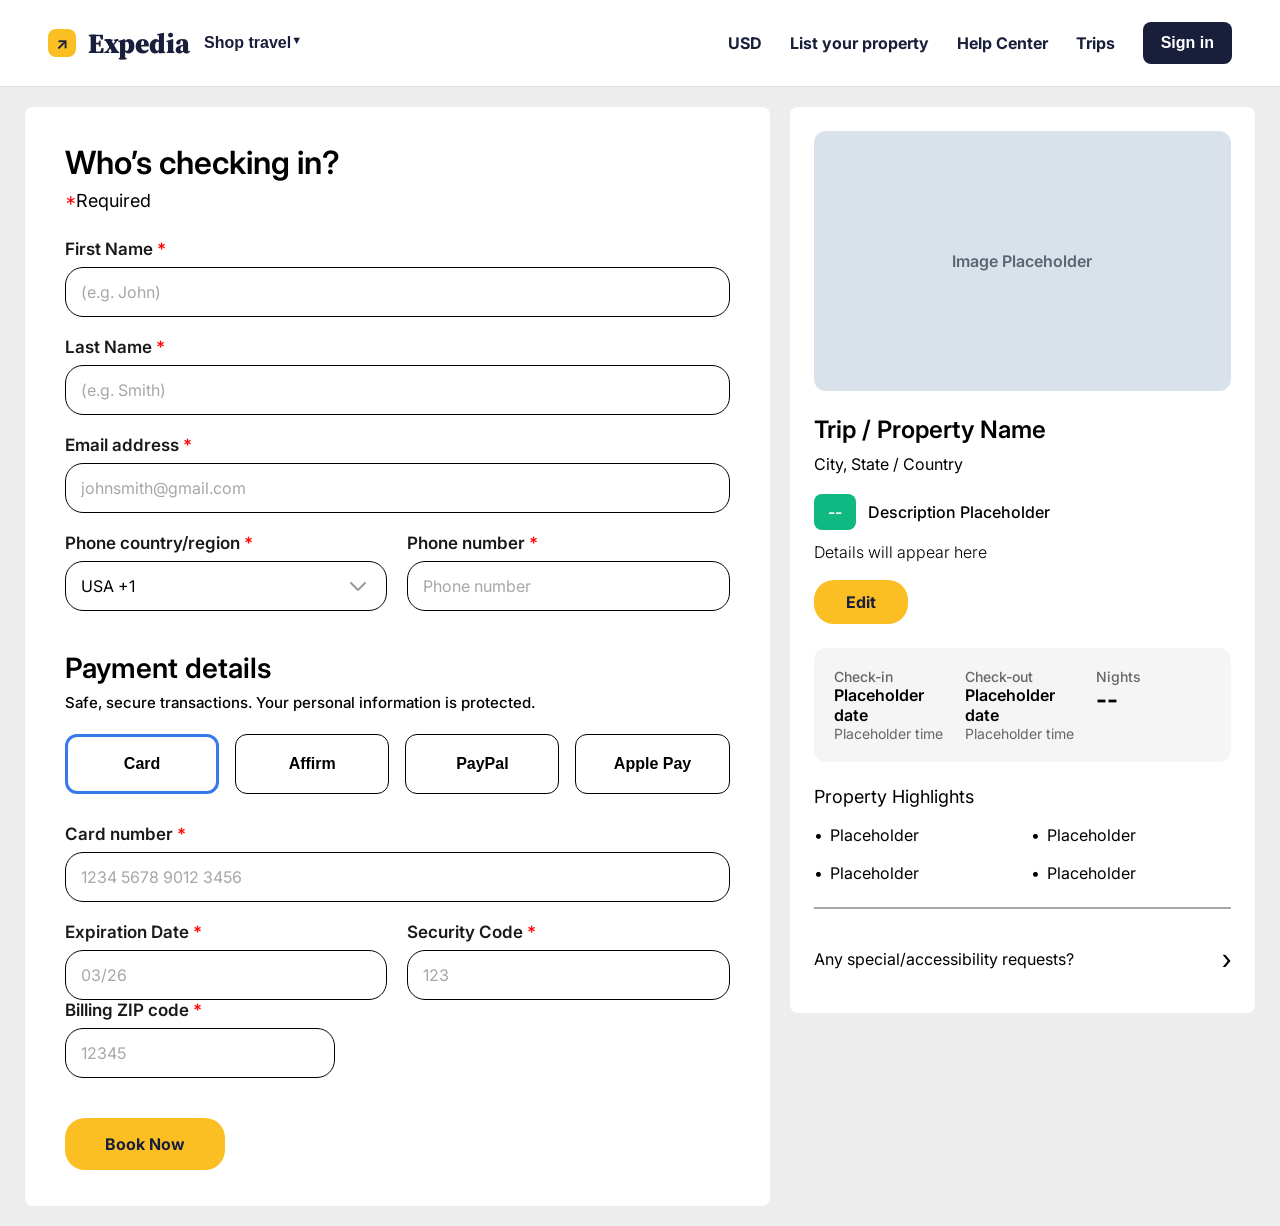
==== CheckoutPage/index.html @ bf95ffbe "finalize sign in behavior and checkout placeholder layout" ====
<!DOCTYPE html>
<html lang="en">
<head>
  <!-- Basic page setup -->
  <meta charset="UTF-8" />
  <meta name="viewport" content="width=device-width, initial-scale=1.0" />

  <!-- Browser tab title -->
  <title>Expedia Checkout</title>

  <!-- Page stylesheet -->
  <link rel="stylesheet" href="style.css" />

  <!-- Google fonts used across the site -->
  <link rel="preconnect" href="https://fonts.googleapis.com" />
  <link rel="preconnect" href="https://fonts.gstatic.com" crossorigin />
  <link
    href="https://fonts.googleapis.com/css2?family=Inter:wght@300;400;500;600;700;900&family=Source+Serif+4:wght@900&display=swap"
    rel="stylesheet"
  />
</head>
<body>
  <div class="page">

    <div class="mobile-menu-overlay" id="mobileMenuOverlay"></div>

    <div id="errorBanner" class="error-banner hidden">
      To continue, please correct the errors below.
    </div>

    <div id="successModal" class="success-modal hidden" aria-hidden="true">
      <div class="success-modal-content">
        <button class="success-close-button" id="closeSuccessModal" type="button" aria-label="Close booking confirmation">✕</button>

        <h2>Your Trip Has Been Booked!</h2>

        <div class="success-checkmark">
          <svg viewBox="0 0 52 52" aria-hidden="true">
            <circle cx="26" cy="26" r="25" fill="none" stroke="#10b981" stroke-width="2"></circle>
            <path
              d="M14 27l8 8 16-16"
              fill="none"
              stroke="#10b981"
              stroke-width="4"
              stroke-linecap="round"
              stroke-linejoin="round"
            ></path>
          </svg>
        </div>
      </div>
    </div>

    <header class="navbar">
      <div class="navbar-left">
        <a href="../Homepage/index.html" class="logo-link">
          <div class="logo-box">↗</div>
          <h1 class="logo-text">Expedia</h1>
        </a>

        <button class="nav-link dropdown-button desktop-only" type="button">Shop travel</button>
      </div>

      <button
        class="hamburger-button mobile-only"
        id="hamburgerButton"
        aria-label="Open navigation menu"
        type="button"
      >
        ☰
      </button>

      <nav class="navbar-right desktop-nav">
        <a href="#" class="nav-link">USD</a>
        <a href="#" class="nav-link">List your property</a>
        <a href="../HelpCenter/index.html" class="nav-link">Help Center</a>
        <a href="../Trips/index.html" class="nav-link">Trips</a>
        <button class="sign-in-button" id="desktopSignInButton" type="button">Sign in</button>
      </nav>

      <nav class="mobile-nav" id="mobileNav">
        <a href="../Homepage/index.html" class="nav-link">Homepage</a>
        <a href="../SearchResults/index.html" class="nav-link">Search Results</a>
        <a href="../HelpCenter/index.html" class="nav-link">Help Center</a>
        <a href="../Trips/index.html" class="nav-link">Trips</a>
        <a href="#" class="nav-link">List your property</a>
        <a href="#" class="nav-link">USD</a>
        <button class="sign-in-button mobile-sign-in" id="mobileSignInButton" type="button">Sign in</button>
      </nav>
    </header>

    <main class="checkout-layout">
      <section class="left-panel">
        <div class="form-container">
          <h1 class="form-title">Who’s checking in?</h1>
          <p class="required-text"><span class="required-star">*</span>Required</p>

          <form id="checkoutForm">
            <div class="form-group">
              <label for="firstName">First Name <span class="required-star">*</span></label>
              <input
                type="text"
                id="firstName"
                name="firstName"
                placeholder="(e.g. John)"
                class="form-input"
              />
              <span class="error-message" id="firstNameError">Please enter a first name.</span>
            </div>

            <div class="form-group">
              <label for="lastName">Last Name <span class="required-star">*</span></label>
              <input
                type="text"
                id="lastName"
                name="lastName"
                placeholder="(e.g. Smith)"
                class="form-input"
              />
              <span class="error-message" id="lastNameError">Please enter a last name.</span>
            </div>

            <div class="form-group">
              <label for="email">Email address <span class="required-star">*</span></label>
              <input
                type="email"
                id="email"
                name="email"
                placeholder="johnsmith@gmail.com"
                class="form-input"
              />
              <span class="error-message" id="emailError">
                Please enter a valid email address.
              </span>
            </div>

            <div class="form-row">
              <div class="form-group form-group-half">
                <label for="phoneCountry">Phone country/region <span class="required-star">*</span></label>
                <select id="phoneCountry" name="phoneCountry" class="form-select">
                  <option value="USA +1">USA +1</option>
                  <option value="UK +44">UK +44</option>
                  <option value="CA +1">CA +1</option>
                </select>
              </div>

              <div class="form-group form-group-half">
                <label for="phoneNumber">Phone number <span class="required-star">*</span></label>
                <input
                  type="tel"
                  id="phoneNumber"
                  name="phoneNumber"
                  placeholder="Phone number"
                  class="form-input"
                />
                <span class="error-message" id="phoneNumberError">
                  Please enter a phone number.
                </span>
              </div>
            </div>

            <div class="payment-section">
              <h2 class="section-title">Payment details</h2>
              <p class="section-subtitle">
                Safe, secure transactions. Your personal information is protected.
              </p>

              <div class="payment-methods">
                <button type="button" class="payment-method selected" data-method="card">
                  <span class="payment-method-label">Card</span>
                </button>

                <button type="button" class="payment-method" data-method="affirm">
                  <span class="payment-method-label">Affirm</span>
                </button>

                <button type="button" class="payment-method" data-method="paypal">
                  <span class="payment-method-label">PayPal</span>
                </button>

                <button type="button" class="payment-method" data-method="applepay">
                  <span class="payment-method-label">Apple Pay</span>
                </button>
              </div>

              <div id="cardDetailsForm" class="card-details-form">
                <div class="form-group">
                  <label for="cardNumber">Card number <span class="required-star">*</span></label>
                  <input
                    type="text"
                    id="cardNumber"
                    name="cardNumber"
                    placeholder="1234 5678 9012 3456"
                    maxlength="19"
                    class="form-input"
                  />
                  <span class="error-message" id="cardNumberError">
                    Please enter a valid card number.
                  </span>
                </div>

                <div class="form-row">
                  <div class="form-group form-group-half">
                    <label for="expirationDate">Expiration Date <span class="required-star">*</span></label>
                    <input
                      type="text"
                      id="expirationDate"
                      name="expirationDate"
                      placeholder="03/26"
                      maxlength="5"
                      class="form-input"
                    />
                    <span class="error-message" id="expirationDateError">
                      Please enter a valid expiration date.
                    </span>
                  </div>

                  <div class="form-group form-group-half">
                    <label for="securityCode">Security Code <span class="required-star">*</span></label>
                    <input
                      type="text"
                      id="securityCode"
                      name="securityCode"
                      placeholder="123"
                      maxlength="4"
                      class="form-input"
                    />
                    <span class="error-message" id="securityCodeError">
                      Please enter a valid security code.
                    </span>
                  </div>
                </div>

                <div class="form-group">
                  <label for="billingZip">Billing ZIP code <span class="required-star">*</span></label>
                  <input
                    type="text"
                    id="billingZip"
                    name="billingZip"
                    placeholder="12345"
                    class="form-input form-input-small"
                  />
                  <span class="error-message" id="billingZipError">
                    Please enter a valid billing ZIP code.
                  </span>
                </div>
              </div>
            </div>

            <button type="submit" class="btn-book-now">Book Now</button>
          </form>
        </div>
      </section>

      <aside class="right-panel">
        <div class="booking-summary">
          <div class="hotel-image placeholder-image">
            <span class="placeholder-text">Image Placeholder</span>
          </div>

          <div class="hotel-info">
            <h2 class="hotel-name">Trip / Property Name</h2>
            <p class="hotel-address">City, State / Country</p>
          </div>

          <div class="hotel-rating">
            <div class="rating-badge">--</div>
            <span class="rating-text">Description Placeholder</span>
          </div>

          <div class="review-count">Details will appear here</div>

          <button class="btn-edit" type="button">Edit</button>

          <div class="check-details">
            <div class="check-in">
              <div class="check-label">Check-in</div>
              <div class="check-date">Placeholder date</div>
              <div class="check-time">Placeholder time</div>
            </div>

            <div class="check-out">
              <div class="check-label">Check-out</div>
              <div class="check-date">Placeholder date</div>
              <div class="check-time">Placeholder time</div>
            </div>

            <div class="nights">
              <div class="check-label">Nights</div>
              <div class="nights-count">--</div>
            </div>
          </div>

          <div class="property-highlights">
            <h3>Property Highlights</h3>
            <div class="highlights-grid">
              <div class="highlight-item">Placeholder</div>
              <div class="highlight-item">Placeholder</div>
              <div class="highlight-item">Placeholder</div>
              <div class="highlight-item">Placeholder</div>
            </div>
          </div>

          <div class="divider"></div>

          <div class="special-requests">
            <span>Any special/accessibility requests?</span>
            <span class="arrow-icon">›</span>
          </div>
        </div>
      </aside>
    </main>
  </div>

  <script src="script.js"></script>
</body>
</html>
---- CheckoutPage/style.css ----
/* =========================
   RESET
========================= */
* {
  margin: 0;
  padding: 0;
  box-sizing: border-box;
}

/* =========================
   BASE / MOBILE-FIRST
========================= */
body {
  font-family: 'Inter', sans-serif;
  background-color: #ededed;
  color: #000;
  min-height: 100vh;
  overflow-x: hidden;
}

.page {
  width: 100%;
  min-height: 100vh;
}

/* =========================
   NAVBAR
========================= */
.navbar {
  background-color: white;
  padding: 18px 16px;
  display: flex;
  justify-content: space-between;
  align-items: center;
  position: relative;
  border-bottom: 1px solid #d9e2ea;
  z-index: 20;
}

.navbar-left {
  display: flex;
  align-items: center;
  gap: 14px;
}

.logo-link {
  display: flex;
  align-items: center;
  gap: 12px;
  text-decoration: none;
}

.logo-box {
  width: 28px;
  height: 28px;
  border-radius: 8px;
  background-color: #fbbf23;
  color: #191e3b;
  display: flex;
  align-items: center;
  justify-content: center;
  font-weight: 700;
}

.logo-text {
  font-family: 'Source Serif 4', serif;
  font-size: 28px;
  font-weight: 900;
  color: #191e3b;
}

.nav-link {
  background: none;
  border: none;
  text-decoration: none;
  color: #191e3b;
  font-size: 16px;
  font-weight: 700;
  cursor: pointer;
}

.dropdown-button::after {
  content: " ▼";
  font-size: 11px;
}

.sign-in-button {
  background-color: #191e3b;
  color: white;
  border: none;
  border-radius: 8px;
  padding: 12px 18px;
  font-size: 16px;
  font-weight: 700;
  cursor: pointer;
}

.desktop-only,
.desktop-nav {
  display: none;
}

.mobile-only {
  display: inline-flex;
}

.hamburger-button {
  background: none;
  border: none;
  color: #191e3b;
  font-size: 28px;
  cursor: pointer;
}

.mobile-menu-overlay {
  position: fixed;
  inset: 0;
  background: rgba(0, 0, 0, 0.35);
  opacity: 0;
  visibility: hidden;
  pointer-events: none;
  transition: 0.2s ease;
  z-index: 90;
}

.mobile-menu-overlay.show {
  opacity: 1;
  visibility: visible;
  pointer-events: auto;
}

.mobile-nav {
  position: absolute;
  top: 100%;
  right: 16px;
  width: min(260px, 85vw);
  background: white;
  border-radius: 12px;
  padding: 16px;
  display: flex;
  flex-direction: column;
  gap: 14px;
  box-shadow: 0 12px 30px rgba(0, 0, 0, 0.15);
  opacity: 0;
  visibility: hidden;
  pointer-events: none;
  transform: translateY(8px);
  transition: 0.2s ease;
  z-index: 100;
}

.mobile-nav.show {
  opacity: 1;
  visibility: visible;
  pointer-events: auto;
  transform: translateY(0);
}

.mobile-sign-in {
  width: 100%;
}

/* =========================
   ERROR BANNER
========================= */
.error-banner {
  background-color: #dc2626;
  color: white;
  padding: 16px;
  font-size: 16px;
  font-weight: 500;
  position: sticky;
  top: 0;
  z-index: 30;
}

.hidden {
  display: none !important;
}

/* =========================
   SUCCESS MODAL
========================= */
.success-modal {
  position: fixed;
  inset: 0;
  background-color: rgba(0, 0, 0, 0.5);
  display: flex;
  align-items: center;
  justify-content: center;
  z-index: 2000;
  padding: 20px;
}

.success-modal-content {
  background: white;
  padding: 40px 24px;
  border-radius: 20px;
  text-align: center;
  width: min(800px, 100%);
  position: relative;
}

.success-close-button {
  position: absolute;
  top: 12px;
  right: 14px;
  background: none;
  border: none;
  font-size: 24px;
  line-height: 1;
  cursor: pointer;
  color: #191e3b;
}

.success-modal-content h2 {
  font-size: 32px;
  font-weight: 700;
  margin-bottom: 32px;
}

.success-checkmark {
  width: 120px;
  height: 120px;
  margin: 0 auto;
}

.success-checkmark svg {
  width: 100%;
  height: 100%;
}

/* =========================
   MAIN CONTENT
========================= */
.checkout-layout {
  display: grid;
  grid-template-columns: 1fr;
  gap: 20px;
  max-width: 1440px;
  margin: 0 auto;
  padding: 20px 16px;
}

/* =========================
   LEFT PANEL
========================= */
.left-panel {
  background-color: white;
  border-radius: 8px;
  overflow: hidden;
}

.form-container {
  padding: 28px 20px;
}

.form-title {
  font-size: 34px;
  font-weight: 600;
  color: #000;
  margin-bottom: 8px;
}

.required-text {
  font-size: 20px;
  color: #000;
  margin-bottom: 28px;
}

.required-star {
  color: #ff0a0a;
}

.payment-section {
  margin-top: 40px;
}

.section-title {
  font-size: 30px;
  font-weight: 600;
  color: #000;
  margin-bottom: 8px;
}

.section-subtitle {
  font-size: 16px;
  font-weight: 500;
  color: #000;
  margin-bottom: 24px;
}

/* =========================
   FORM ELEMENTS
========================= */
.form-group {
  margin-bottom: 20px;
  position: relative;
}

.form-group label {
  display: block;
  font-size: 17px;
  font-weight: 600;
  color: rgba(0, 0, 0, 0.9);
  margin-bottom: 8px;
}

.form-input,
.form-select {
  width: 100%;
  padding: 14px 15px;
  font-size: 16px;
  font-family: 'Inter', sans-serif;
  border: 1.2px solid #000;
  border-radius: 18px;
  background-color: white;
  transition: all 0.2s;
}

.form-input:focus,
.form-select:focus {
  outline: none;
  border-color: #3b82f6;
  box-shadow: 0 0 0 3px rgba(59, 130, 246, 0.1);
}

.form-input::placeholder {
  color: #a7a7a7;
}

.form-input.error,
.form-select.error {
  border-color: #ff0a0a;
  border-width: 2px;
}

.form-input-small {
  max-width: 270px;
}

.form-select {
  cursor: pointer;
  appearance: none;
  background-image: url("data:image/svg+xml,%3Csvg width='16' height='9' viewBox='0 0 16 9' fill='none' xmlns='http://www.w3.org/2000/svg'%3E%3Cpath d='M1 1l7 7 7-7' stroke='black' stroke-opacity='0.4' stroke-width='2' stroke-linecap='round'/%3E%3C/svg%3E");
  background-repeat: no-repeat;
  background-position: right 20px center;
  padding-right: 50px;
}

.form-row {
  display: grid;
  grid-template-columns: 1fr;
  gap: 20px;
}

.form-group-half {
  margin-bottom: 0;
}

.error-message {
  display: none;
  color: #ff0a0a;
  font-size: 14px;
  margin-top: 6px;
  font-weight: 400;
}

.form-input.error ~ .error-message,
.form-select.error ~ .error-message {
  display: block;
}

/* =========================
   PAYMENT METHODS
========================= */
.payment-methods {
  display: grid;
  grid-template-columns: repeat(2, 1fr);
  gap: 16px;
  margin-bottom: 30px;
}

.payment-method {
  border: 1px solid #000;
  border-radius: 12px;
  padding: 18px 12px;
  display: flex;
  align-items: center;
  justify-content: center;
  cursor: pointer;
  transition: all 0.2s;
  background: white;
}

.payment-method:hover {
  transform: translateY(-2px);
  box-shadow: 0 4px 12px rgba(0, 0, 0, 0.1);
}

.payment-method.selected {
  border-color: #367aea;
  border-width: 3px;
}

.payment-method-label {
  font-size: 16px;
  font-weight: 600;
  text-align: center;
}

/* =========================
   CARD DETAILS
========================= */
.card-details-form {
  margin-top: 24px;
}

/* =========================
   BOOK BUTTON
========================= */
.btn-book-now {
  background-color: #fbbf23;
  color: #191e3b;
  font-size: 16px;
  font-weight: 700;
  padding: 16px 40px;
  border: none;
  border-radius: 20px;
  cursor: pointer;
  font-family: 'Inter', sans-serif;
  margin-top: 20px;
}

.btn-book-now:hover {
  background-color: #f5b500;
}

/* =========================
   RIGHT PANEL
========================= */
.right-panel {
  background-color: white;
  border-radius: 8px;
  overflow: hidden;
}

.booking-summary {
  padding: 24px 20px;
}

.hotel-image {
  width: 100%;
  height: 260px;
  border-radius: 12px;
  overflow: hidden;
  margin-bottom: 24px;
}

.placeholder-image {
  background-color: #d9e2ea;
  display: flex;
  align-items: center;
  justify-content: center;
}

.placeholder-text {
  color: #5b6470;
  font-size: 16px;
  font-weight: 600;
}

.hotel-info {
  margin-bottom: 20px;
}

.hotel-name {
  font-size: 24px;
  font-weight: 600;
  color: #000;
  margin-bottom: 10px;
}

.hotel-address {
  font-size: 16px;
  color: #000;
}

.hotel-rating {
  display: flex;
  align-items: center;
  gap: 12px;
  margin-bottom: 12px;
}

.rating-badge {
  background-color: #10b981;
  color: white;
  font-size: 16px;
  font-weight: 600;
  padding: 8px 14px;
  border-radius: 8px;
}

.rating-text {
  font-size: 16px;
  font-weight: 500;
}

.review-count {
  font-size: 16px;
  font-weight: 300;
  color: #000;
  margin-bottom: 18px;
}

.btn-edit {
  background-color: #fbbf23;
  color: #191e3b;
  font-size: 16px;
  font-weight: 700;
  padding: 12px 32px;
  border: none;
  border-radius: 20px;
  cursor: pointer;
  font-family: 'Inter', sans-serif;
  margin-bottom: 24px;
}

.btn-edit:hover {
  background-color: #f5b500;
}

.check-details {
  display: grid;
  grid-template-columns: 1fr;
  gap: 16px;
  padding: 20px;
  background-color: #f5f5f5;
  border-radius: 12px;
  margin-bottom: 24px;
}

.check-label {
  font-size: 14px;
  color: #666;
  font-weight: 500;
}

.check-date {
  font-size: 16px;
  font-weight: 600;
  color: #000;
}

.check-time {
  font-size: 14px;
  color: #666;
}

.nights-count {
  font-size: 24px;
  font-weight: 700;
  color: #000;
}

.property-highlights {
  margin-bottom: 24px;
}

.property-highlights h3 {
  font-size: 18px;
  font-weight: 400;
  color: #000;
  margin-bottom: 18px;
}

.highlights-grid {
  display: grid;
  grid-template-columns: 1fr 1fr;
  gap: 18px;
}

.highlight-item {
  font-size: 16px;
  color: #000;
  padding-left: 16px;
  position: relative;
}

.highlight-item::before {
  content: "•";
  position: absolute;
  left: 0;
  color: #000;
}

.divider {
  height: 2px;
  background-color: #a7a7a7;
  margin: 24px 0;
}

.special-requests {
  display: flex;
  align-items: center;
  justify-content: space-between;
  font-size: 16px;
  color: #000;
  cursor: pointer;
  padding: 12px 0;
}

.arrow-icon {
  font-size: 28px;
  line-height: 1;
}

/* =========================
   TABLET
========================= */
@media (min-width: 700px) {
  .form-row {
    grid-template-columns: 1fr 1fr;
  }

  .payment-methods {
    grid-template-columns: repeat(4, 1fr);
  }

  .check-details {
    grid-template-columns: 1fr 1fr 1fr;
  }
}

/* =========================
   DESKTOP
========================= */
@media (min-width: 1100px) {
  .mobile-only,
  .mobile-nav,
  .mobile-menu-overlay {
    display: none;
  }

  .desktop-only,
  .desktop-nav {
    display: flex;
  }

  .navbar {
    padding: 22px 48px;
  }

  .navbar-right {
    display: flex;
    align-items: center;
    gap: 28px;
  }

  .checkout-layout {
    grid-template-columns: minmax(0, 1.6fr) minmax(320px, 1fr);
    gap: 20px;
    padding: 20px 25px;
    align-items: start;
  }

  .form-container {
    padding: 36px 40px;
  }

  .form-title {
    font-size: 32px;
  }

  .required-text {
    font-size: 18px;
    margin-bottom: 28px;
  }

  .payment-section {
    margin-top: 40px;
  }

  .section-title {
    font-size: 28px;
  }

  .section-subtitle {
    font-size: 15px;
    margin-bottom: 22px;
  }

  .booking-summary {
    padding: 24px 24px 28px;
  }

  .hotel-image {
    height: 260px;
    margin-bottom: 24px;
  }

  .btn-edit {
    float: none;
  }
}
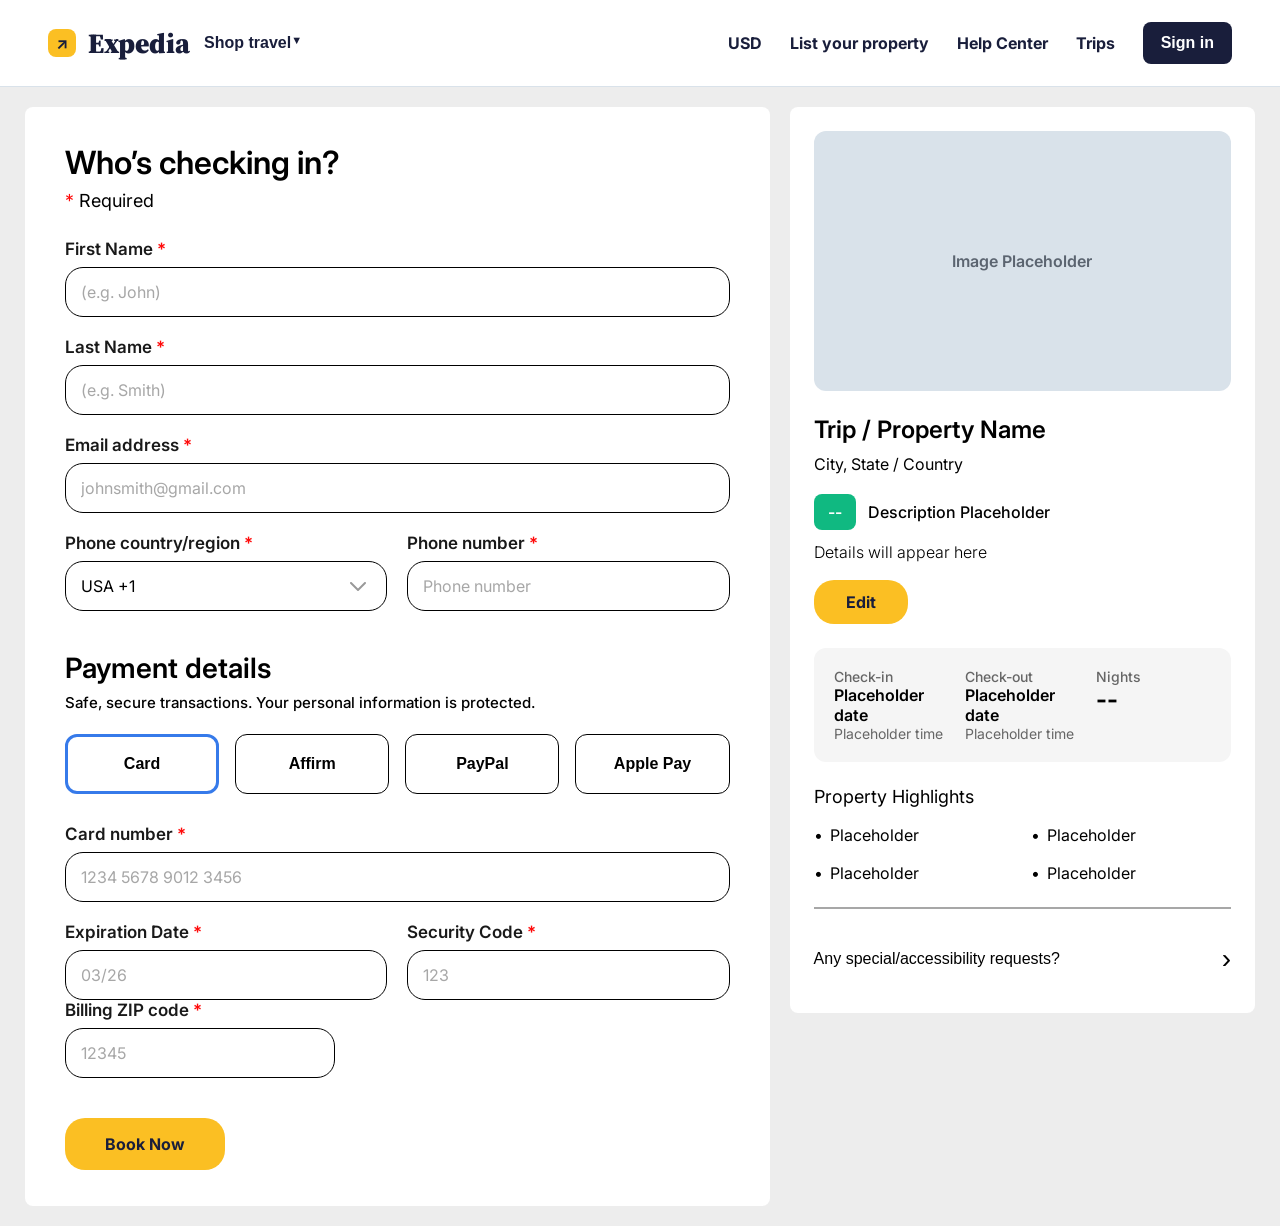
==== commit eac24afe: "implement final changes" ====
--- a/CheckoutPage/index.html
+++ b/CheckoutPage/index.html
@@ -22,18 +22,30 @@
 <body>
   <div class="page">
 
+    <!-- Dark background overlay shown when the mobile menu is open -->
     <div class="mobile-menu-overlay" id="mobileMenuOverlay"></div>
 
-    <div id="errorBanner" class="error-banner hidden">
+    <!-- Error banner shown when form validation fails -->
+    <div id="errorBanner" class="error-banner hidden" aria-live="polite">
       To continue, please correct the errors below.
     </div>
 
-    <div id="successModal" class="success-modal hidden" aria-hidden="true">
+    <!-- Success modal shown after a valid booking form submission -->
+    <div id="successModal" class="success-modal hidden" aria-hidden="true" role="dialog" aria-modal="true" aria-labelledby="successModalTitle">
       <div class="success-modal-content">
-        <button class="success-close-button" id="closeSuccessModal" type="button" aria-label="Close booking confirmation">✕</button>
-
-        <h2>Your Trip Has Been Booked!</h2>
-
+        <!-- Button to close the success modal -->
+        <button
+          class="success-close-button"
+          id="closeSuccessModal"
+          type="button"
+          aria-label="Close booking confirmation"
+        >
+          ✕
+        </button>
+
+        <h2 id="successModalTitle">Your Trip Has Been Booked!</h2>
+
+        <!-- Decorative checkmark graphic -->
         <div class="success-checkmark">
           <svg viewBox="0 0 52 52" aria-hidden="true">
             <circle cx="26" cy="26" r="25" fill="none" stroke="#10b981" stroke-width="2"></circle>
@@ -50,26 +62,35 @@
       </div>
     </div>
 
+    <!-- Site navigation -->
     <header class="navbar">
       <div class="navbar-left">
+        <!-- Logo / home link -->
         <a href="../Homepage/index.html" class="logo-link">
           <div class="logo-box">↗</div>
           <h1 class="logo-text">Expedia</h1>
         </a>
 
-        <button class="nav-link dropdown-button desktop-only" type="button">Shop travel</button>
+        <!-- Desktop-only button -->
+        <button class="nav-link dropdown-button desktop-only" type="button">
+          Shop travel
+        </button>
       </div>
 
+      <!-- Mobile hamburger button -->
       <button
         class="hamburger-button mobile-only"
         id="hamburgerButton"
         aria-label="Open navigation menu"
+        aria-expanded="false"
+        aria-controls="mobileNav"
         type="button"
       >
         ☰
       </button>
 
-      <nav class="navbar-right desktop-nav">
+      <!-- Desktop navigation -->
+      <nav class="navbar-right desktop-nav" aria-label="Desktop navigation">
         <a href="#" class="nav-link">USD</a>
         <a href="#" class="nav-link">List your property</a>
         <a href="../HelpCenter/index.html" class="nav-link">Help Center</a>
@@ -77,24 +98,31 @@
         <button class="sign-in-button" id="desktopSignInButton" type="button">Sign in</button>
       </nav>
 
-      <nav class="mobile-nav" id="mobileNav">
+      <!-- Mobile dropdown navigation -->
+      <nav class="mobile-nav" id="mobileNav" aria-label="Mobile navigation">
         <a href="../Homepage/index.html" class="nav-link">Homepage</a>
         <a href="../SearchResults/index.html" class="nav-link">Search Results</a>
         <a href="../HelpCenter/index.html" class="nav-link">Help Center</a>
         <a href="../Trips/index.html" class="nav-link">Trips</a>
         <a href="#" class="nav-link">List your property</a>
         <a href="#" class="nav-link">USD</a>
-        <button class="sign-in-button mobile-sign-in" id="mobileSignInButton" type="button">Sign in</button>
+        <button class="sign-in-button mobile-sign-in" id="mobileSignInButton" type="button">
+          Sign in
+        </button>
       </nav>
     </header>
 
+    <!-- Main checkout layout -->
     <main class="checkout-layout">
+      <!-- Left side: form -->
       <section class="left-panel">
         <div class="form-container">
           <h1 class="form-title">Who’s checking in?</h1>
-          <p class="required-text"><span class="required-star">*</span>Required</p>
-
-          <form id="checkoutForm">
+          <p class="required-text"><span class="required-star">*</span> Required</p>
+
+          <!-- Checkout form -->
+          <form id="checkoutForm" novalidate>
+            <!-- First name -->
             <div class="form-group">
               <label for="firstName">First Name <span class="required-star">*</span></label>
               <input
@@ -107,6 +135,7 @@
               <span class="error-message" id="firstNameError">Please enter a first name.</span>
             </div>
 
+            <!-- Last name -->
             <div class="form-group">
               <label for="lastName">Last Name <span class="required-star">*</span></label>
               <input
@@ -119,6 +148,7 @@
               <span class="error-message" id="lastNameError">Please enter a last name.</span>
             </div>
 
+            <!-- Email -->
             <div class="form-group">
               <label for="email">Email address <span class="required-star">*</span></label>
               <input
@@ -133,6 +163,7 @@
               </span>
             </div>
 
+            <!-- Phone row -->
             <div class="form-row">
               <div class="form-group form-group-half">
                 <label for="phoneCountry">Phone country/region <span class="required-star">*</span></label>
@@ -158,12 +189,14 @@
               </div>
             </div>
 
+            <!-- Payment section -->
             <div class="payment-section">
               <h2 class="section-title">Payment details</h2>
               <p class="section-subtitle">
                 Safe, secure transactions. Your personal information is protected.
               </p>
 
+              <!-- Payment method options -->
               <div class="payment-methods">
                 <button type="button" class="payment-method selected" data-method="card">
                   <span class="payment-method-label">Card</span>
@@ -182,6 +215,7 @@
                 </button>
               </div>
 
+              <!-- Card-only fields -->
               <div id="cardDetailsForm" class="card-details-form">
                 <div class="form-group">
                   <label for="cardNumber">Card number <span class="required-star">*</span></label>
@@ -246,11 +280,13 @@
               </div>
             </div>
 
+            <!-- Submit button -->
             <button type="submit" class="btn-book-now">Book Now</button>
           </form>
         </div>
       </section>
 
+      <!-- Right side: booking summary -->
       <aside class="right-panel">
         <div class="booking-summary">
           <div class="hotel-image placeholder-image">
@@ -302,15 +338,34 @@
 
           <div class="divider"></div>
 
-          <div class="special-requests">
+          <button class="special-requests" type="button">
             <span>Any special/accessibility requests?</span>
             <span class="arrow-icon">›</span>
-          </div>
+          </button>
         </div>
       </aside>
     </main>
   </div>
 
+  <!-- SIGN IN MODAL
+       IMPORTANT: this modal is above the script tag so JavaScript can find it correctly -->
+  <div id="signInModal" class="modal hidden" aria-hidden="true" role="dialog" aria-modal="true" aria-labelledby="signInModalTitle">
+    <div class="modal-content">
+      <!-- Close button -->
+      <button class="modal-close" id="closeSignInModal" type="button" aria-label="Close sign in modal">
+        ✕
+      </button>
+
+      <h2 id="signInModalTitle">Welcome Back</h2>
+      <p>Please sign in or create an account</p>
+
+      <!-- Modal action buttons -->
+      <button id="signInSubmit" class="modal-button primary" type="button">Sign In</button>
+      <button id="signUpSubmit" class="modal-button secondary" type="button">Sign Up</button>
+    </div>
+  </div>
+
+  <!-- Page JavaScript -->
   <script src="script.js"></script>
 </body>
 </html>
--- a/CheckoutPage/style.css
+++ b/CheckoutPage/style.css
@@ -1,15 +1,17 @@
-/* =========================
+/* =========================================================
    RESET
-========================= */
+   Removes default spacing and makes sizing consistent
+   ========================================================= */
 * {
   margin: 0;
   padding: 0;
   box-sizing: border-box;
 }
 
-/* =========================
+/* =========================================================
    BASE / MOBILE-FIRST
-========================= */
+   Core page styles used across all screen sizes
+   ========================================================= */
 body {
   font-family: 'Inter', sans-serif;
   background-color: #ededed;
@@ -23,9 +25,10 @@
   min-height: 100vh;
 }
 
-/* =========================
+/* =========================================================
    NAVBAR
-========================= */
+   Top navigation shared across the page
+   ========================================================= */
 .navbar {
   background-color: white;
   padding: 18px 16px;
@@ -93,6 +96,10 @@
   font-size: 16px;
   font-weight: 700;
   cursor: pointer;
+}
+
+.sign-in-button:hover {
+  opacity: 0.95;
 }
 
 .desktop-only,
@@ -160,9 +167,17 @@
   width: 100%;
 }
 
-/* =========================
+/* =========================================================
+   UTILITY / COMMON STATES
+   ========================================================= */
+.hidden {
+  display: none !important;
+}
+
+/* =========================================================
    ERROR BANNER
-========================= */
+   Top sticky warning shown when validation fails
+   ========================================================= */
 .error-banner {
   background-color: #dc2626;
   color: white;
@@ -174,13 +189,10 @@
   z-index: 30;
 }
 
-.hidden {
-  display: none !important;
-}
-
-/* =========================
+/* =========================================================
    SUCCESS MODAL
-========================= */
+   Booking confirmation overlay
+   ========================================================= */
 .success-modal {
   position: fixed;
   inset: 0;
@@ -230,9 +242,10 @@
   height: 100%;
 }
 
-/* =========================
-   MAIN CONTENT
-========================= */
+/* =========================================================
+   MAIN LAYOUT
+   Main two-column checkout layout
+   ========================================================= */
 .checkout-layout {
   display: grid;
   grid-template-columns: 1fr;
@@ -242,9 +255,10 @@
   padding: 20px 16px;
 }
 
-/* =========================
+/* =========================================================
    LEFT PANEL
-========================= */
+   Form section
+   ========================================================= */
 .left-panel {
   background-color: white;
   border-radius: 8px;
@@ -290,9 +304,10 @@
   margin-bottom: 24px;
 }
 
-/* =========================
+/* =========================================================
    FORM ELEMENTS
-========================= */
+   Inputs, labels, errors, and layout
+   ========================================================= */
 .form-group {
   margin-bottom: 20px;
   position: relative;
@@ -366,14 +381,16 @@
   font-weight: 400;
 }
 
+/* Show error text when field is marked invalid */
 .form-input.error ~ .error-message,
 .form-select.error ~ .error-message {
   display: block;
 }
 
-/* =========================
+/* =========================================================
    PAYMENT METHODS
-========================= */
+   Button group for choosing payment type
+   ========================================================= */
 .payment-methods {
   display: grid;
   grid-template-columns: repeat(2, 1fr);
@@ -409,16 +426,18 @@
   text-align: center;
 }
 
-/* =========================
+/* =========================================================
    CARD DETAILS
-========================= */
+   Container for card fields only
+   ========================================================= */
 .card-details-form {
   margin-top: 24px;
 }
 
-/* =========================
+/* =========================================================
    BOOK BUTTON
-========================= */
+   Main submit action
+   ========================================================= */
 .btn-book-now {
   background-color: #fbbf23;
   color: #191e3b;
@@ -436,9 +455,10 @@
   background-color: #f5b500;
 }
 
-/* =========================
+/* =========================================================
    RIGHT PANEL
-========================= */
+   Booking summary card
+   ========================================================= */
 .right-panel {
   background-color: white;
   border-radius: 8px;
@@ -602,9 +622,13 @@
 }
 
 .special-requests {
+  width: 100%;
+  background: none;
+  border: none;
   display: flex;
   align-items: center;
   justify-content: space-between;
+  text-align: left;
   font-size: 16px;
   color: #000;
   cursor: pointer;
@@ -616,9 +640,74 @@
   line-height: 1;
 }
 
-/* =========================
+/* =========================================================
+   SIGN IN MODAL
+   Shared modal styles for sign in / sign up prompt
+   ========================================================= */
+.modal {
+  position: fixed;
+  inset: 0;
+  background: rgba(0, 0, 0, 0.5);
+  display: flex;
+  align-items: center;
+  justify-content: center;
+  z-index: 2000;
+  padding: 20px;
+}
+
+.modal-content {
+  background: white;
+  padding: 30px 24px;
+  border-radius: 16px;
+  width: min(400px, 90%);
+  text-align: center;
+  position: relative;
+}
+
+.modal-content h2 {
+  font-size: 24px;
+  margin-bottom: 10px;
+}
+
+.modal-content p {
+  margin-bottom: 20px;
+  color: #555;
+}
+
+.modal-button {
+  width: 100%;
+  padding: 14px;
+  margin-top: 10px;
+  border-radius: 10px;
+  border: none;
+  font-weight: 700;
+  cursor: pointer;
+}
+
+.modal-button.primary {
+  background: #191e3b;
+  color: white;
+}
+
+.modal-button.secondary {
+  background: #fbbf23;
+  color: #191e3b;
+}
+
+.modal-close {
+  position: absolute;
+  top: 10px;
+  right: 14px;
+  font-size: 20px;
+  border: none;
+  background: none;
+  cursor: pointer;
+}
+
+/* =========================================================
    TABLET
-========================= */
+   Small layout improvements for medium screens
+   ========================================================= */
 @media (min-width: 700px) {
   .form-row {
     grid-template-columns: 1fr 1fr;
@@ -633,9 +722,10 @@
   }
 }
 
-/* =========================
+/* =========================================================
    DESKTOP
-========================= */
+   Desktop navigation and two-column layout
+   ========================================================= */
 @media (min-width: 1100px) {
   .mobile-only,
   .mobile-nav,
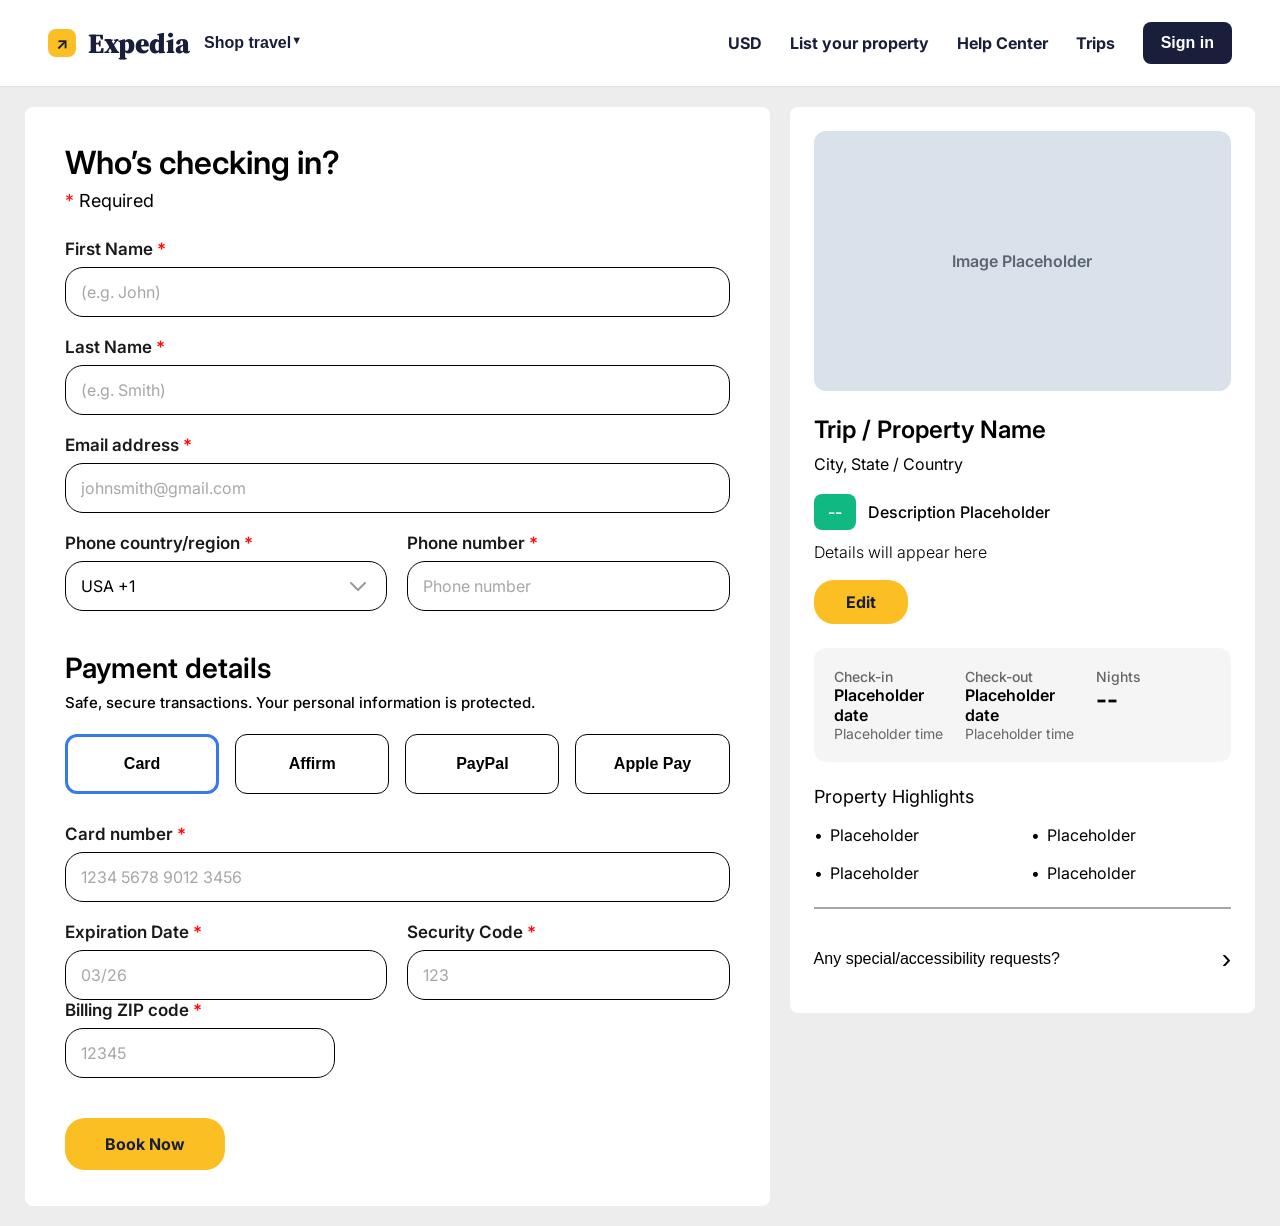
==== commit b1c44ae6: "feat: live search, currency switcher, suggestions, states, and shared UI" ====
--- a/CheckoutPage/index.html
+++ b/CheckoutPage/index.html
@@ -10,6 +10,9 @@
 
   <!-- Page stylesheet -->
   <link rel="stylesheet" href="style.css" />
+
+  <!-- Shared styles used for search suggestions, empty states, and toast messages -->
+  <link rel="stylesheet" href="../shared/common.css" />
 
   <!-- Google fonts used across the site -->
   <link rel="preconnect" href="https://fonts.googleapis.com" />
@@ -281,7 +284,10 @@
             </div>
 
             <!-- Submit button -->
-            <button type="submit" class="btn-book-now">Book Now</button>
+            <button type="submit" class="btn-book-now" id="checkoutSubmitButton">
+              <span id="checkoutButtonText">Book Now</span>
+              <span id="checkoutSpinner" class="spinner hidden"></span>
+            </button>
           </form>
         </div>
       </section>
@@ -347,8 +353,7 @@
     </main>
   </div>
 
-  <!-- SIGN IN MODAL
-       IMPORTANT: this modal is above the script tag so JavaScript can find it correctly -->
+  <!-- SIGN IN MODAL -->
   <div id="signInModal" class="modal hidden" aria-hidden="true" role="dialog" aria-modal="true" aria-labelledby="signInModalTitle">
     <div class="modal-content">
       <!-- Close button -->
@@ -365,6 +370,9 @@
     </div>
   </div>
 
+  <!-- Shared JavaScript used across every page -->
+  <script src="../shared/common.js"></script>
+
   <!-- Page JavaScript -->
   <script src="script.js"></script>
 </body>
--- a/CheckoutPage/style.css
+++ b/CheckoutPage/style.css
@@ -35,9 +35,10 @@
   display: flex;
   justify-content: space-between;
   align-items: center;
-  position: relative;
+  position: sticky;
+  top: 0;
   border-bottom: 1px solid #d9e2ea;
-  z-index: 20;
+  z-index: 200;
 }
 
 .navbar-left {
@@ -120,14 +121,15 @@
 }
 
 .mobile-menu-overlay {
-  position: fixed;
+  position: sticky;
+  top: 0;
   inset: 0;
   background: rgba(0, 0, 0, 0.35);
   opacity: 0;
   visibility: hidden;
   pointer-events: none;
   transition: 0.2s ease;
-  z-index: 90;
+  z-index: 150;
 }
 
 .mobile-menu-overlay.show {
@@ -153,7 +155,7 @@
   pointer-events: none;
   transform: translateY(8px);
   transition: 0.2s ease;
-  z-index: 100;
+  z-index: 210;
 }
 
 .mobile-nav.show {
@@ -793,4 +795,64 @@
   .btn-edit {
     float: none;
   }
+}
+/* =========================================================
+   SPINNING LOADER
+   ========================================================= */
+.spinner {
+  width: 18px;
+  height: 18px;
+  border: 3px solid rgba(255, 255, 255, 0.6);
+  border-top-color: #191e3b;
+  border-radius: 50%;
+  animation: rotation 0.8s linear infinite;
+}
+
+@keyframes rotation {
+  0% {
+      transform: rotate(0deg);
+  }
+  100% {
+      transform: rotate(360deg);
+  }
+} 
+
+.btn-book-now {
+  display: inline-flex;
+  align-items: center;
+  justify-content: center;
+  gap: 10px;
+}
+
+#checkoutSpinner {
+  width: 18px;
+  height: 18px;
+  border-width: 3px;
+}
+
+/* =========================================================
+   NAVBAR FADE-IN 
+   ========================================================= */
+
+.navbar * {
+  opacity: 0;
+  transform: translateY(-8px);
+  animation: navFadeIn 1s ease forwards;
+}
+
+.navbar-left {
+  animation-delay: 0.2s;
+}
+
+.navbar-right > *:nth-child(1) { animation-delay: 0.4s; }
+.navbar-right > *:nth-child(2) { animation-delay: 0.6s; }
+.navbar-right > *:nth-child(3) { animation-delay: 0.8s; }
+.navbar-right > *:nth-child(4) { animation-delay: 1s; }
+.navbar-right > *:nth-child(5) { animation-delay: 1.2s; }
+
+@keyframes navFadeIn {
+  to {
+    opacity: 1;
+    transform: translateY(0);
+  }
 }
--- a/shared/common.css
+++ b/shared/common.css
@@ -0,0 +1,113 @@
+/* Shared styles for live search, no-results states, and small toast messages */
+.search-suggestions {
+  width: 100%;
+  margin-top: 0.75rem;
+  background: #ffffff;
+  border: 1px solid #d7deeb;
+  border-radius: 18px;
+  box-shadow: 0 12px 28px rgba(15, 23, 42, 0.08);
+  overflow: hidden;
+}
+
+.search-suggestion-list {
+  display: flex;
+  flex-direction: column;
+}
+
+.search-suggestion-button {
+  width: 100%;
+  border: 0;
+  background: transparent;
+  padding: 0.9rem 1rem;
+  text-align: left;
+  cursor: pointer;
+  display: flex;
+  flex-direction: column;
+  gap: 0.2rem;
+}
+
+.search-suggestion-button + .search-suggestion-button {
+  border-top: 1px solid #eef2f7;
+}
+
+.search-suggestion-button:hover,
+.search-suggestion-button:focus-visible {
+  background: #f5f8ff;
+  outline: none;
+}
+
+.search-suggestion-title {
+  font-weight: 700;
+  color: #0f172a;
+}
+
+.search-suggestion-meta {
+  font-size: 0.92rem;
+  color: #475569;
+}
+
+.search-results-status {
+  margin: 0.75rem 0 0;
+  color: #0f172a;
+  font-size: 0.95rem;
+  font-weight: 600;
+}
+
+.search-no-results {
+  margin-top: 1rem;
+  padding: 1.25rem;
+  border: 1px dashed #c2cddd;
+  border-radius: 18px;
+  background: #ffffff;
+}
+
+.search-no-results h3 {
+  margin: 0 0 0.35rem;
+  color: #0f172a;
+}
+
+.search-no-results p {
+  margin: 0;
+  color: #475569;
+}
+
+.search-ui-hidden {
+  display: none !important;
+}
+
+.visually-hidden {
+  position: absolute;
+  width: 1px;
+  height: 1px;
+  padding: 0;
+  margin: -1px;
+  overflow: hidden;
+  clip: rect(0, 0, 0, 0);
+  white-space: nowrap;
+  border: 0;
+}
+
+.app-toast {
+  position: fixed;
+  left: 50%;
+  bottom: 1.5rem;
+  transform: translate(-50%, 18px);
+  max-width: calc(100% - 2rem);
+  padding: 0.85rem 1.15rem;
+  border-radius: 999px;
+  background: #0f172a;
+  color: #ffffff;
+  font-size: 0.95rem;
+  font-weight: 600;
+  box-shadow: 0 18px 35px rgba(15, 23, 42, 0.24);
+  opacity: 0;
+  pointer-events: none;
+  transition: opacity 0.2s ease, transform 0.2s ease;
+  z-index: 9999;
+  text-align: center;
+}
+
+.app-toast.show {
+  opacity: 1;
+  transform: translate(-50%, 0);
+}
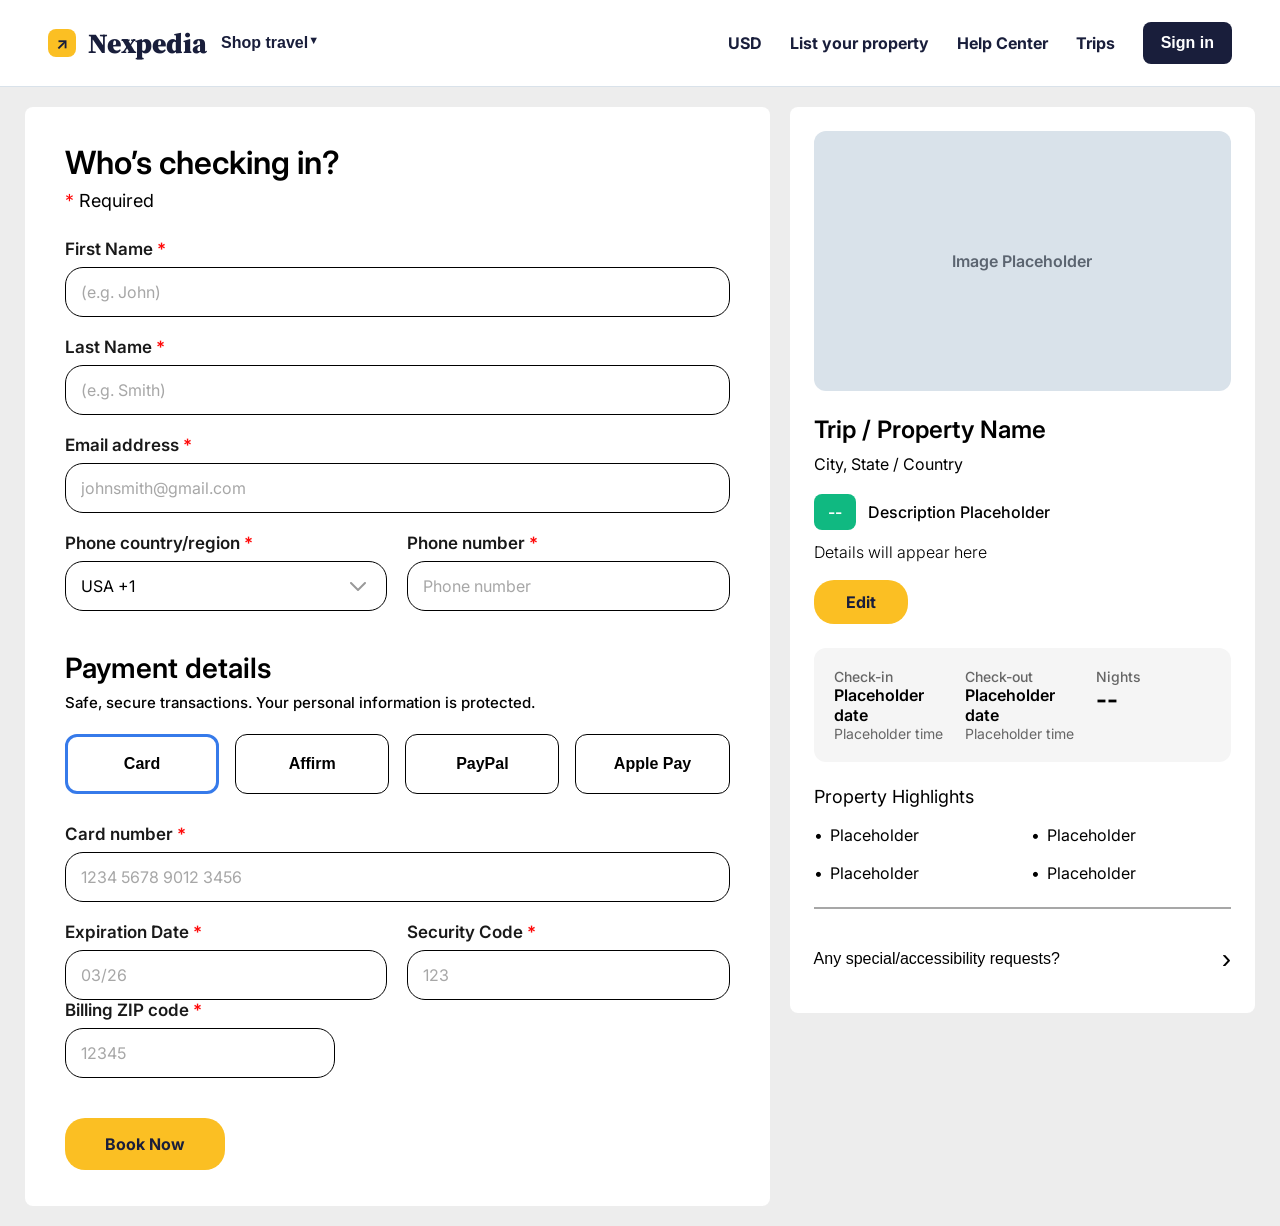
==== commit 13a8a580: "Update site name to Nexpedia" ====
--- a/CheckoutPage/index.html
+++ b/CheckoutPage/index.html
@@ -6,7 +6,7 @@
   <meta name="viewport" content="width=device-width, initial-scale=1.0" />
 
   <!-- Browser tab title -->
-  <title>Expedia Checkout</title>
+  <title>Nexpedia Checkout</title>
 
   <!-- Page stylesheet -->
   <link rel="stylesheet" href="style.css" />
@@ -71,7 +71,7 @@
         <!-- Logo / home link -->
         <a href="../Homepage/index.html" class="logo-link">
           <div class="logo-box">↗</div>
-          <h1 class="logo-text">Expedia</h1>
+          <h1 class="logo-text">Nexpedia</h1>
         </a>
 
         <!-- Desktop-only button -->
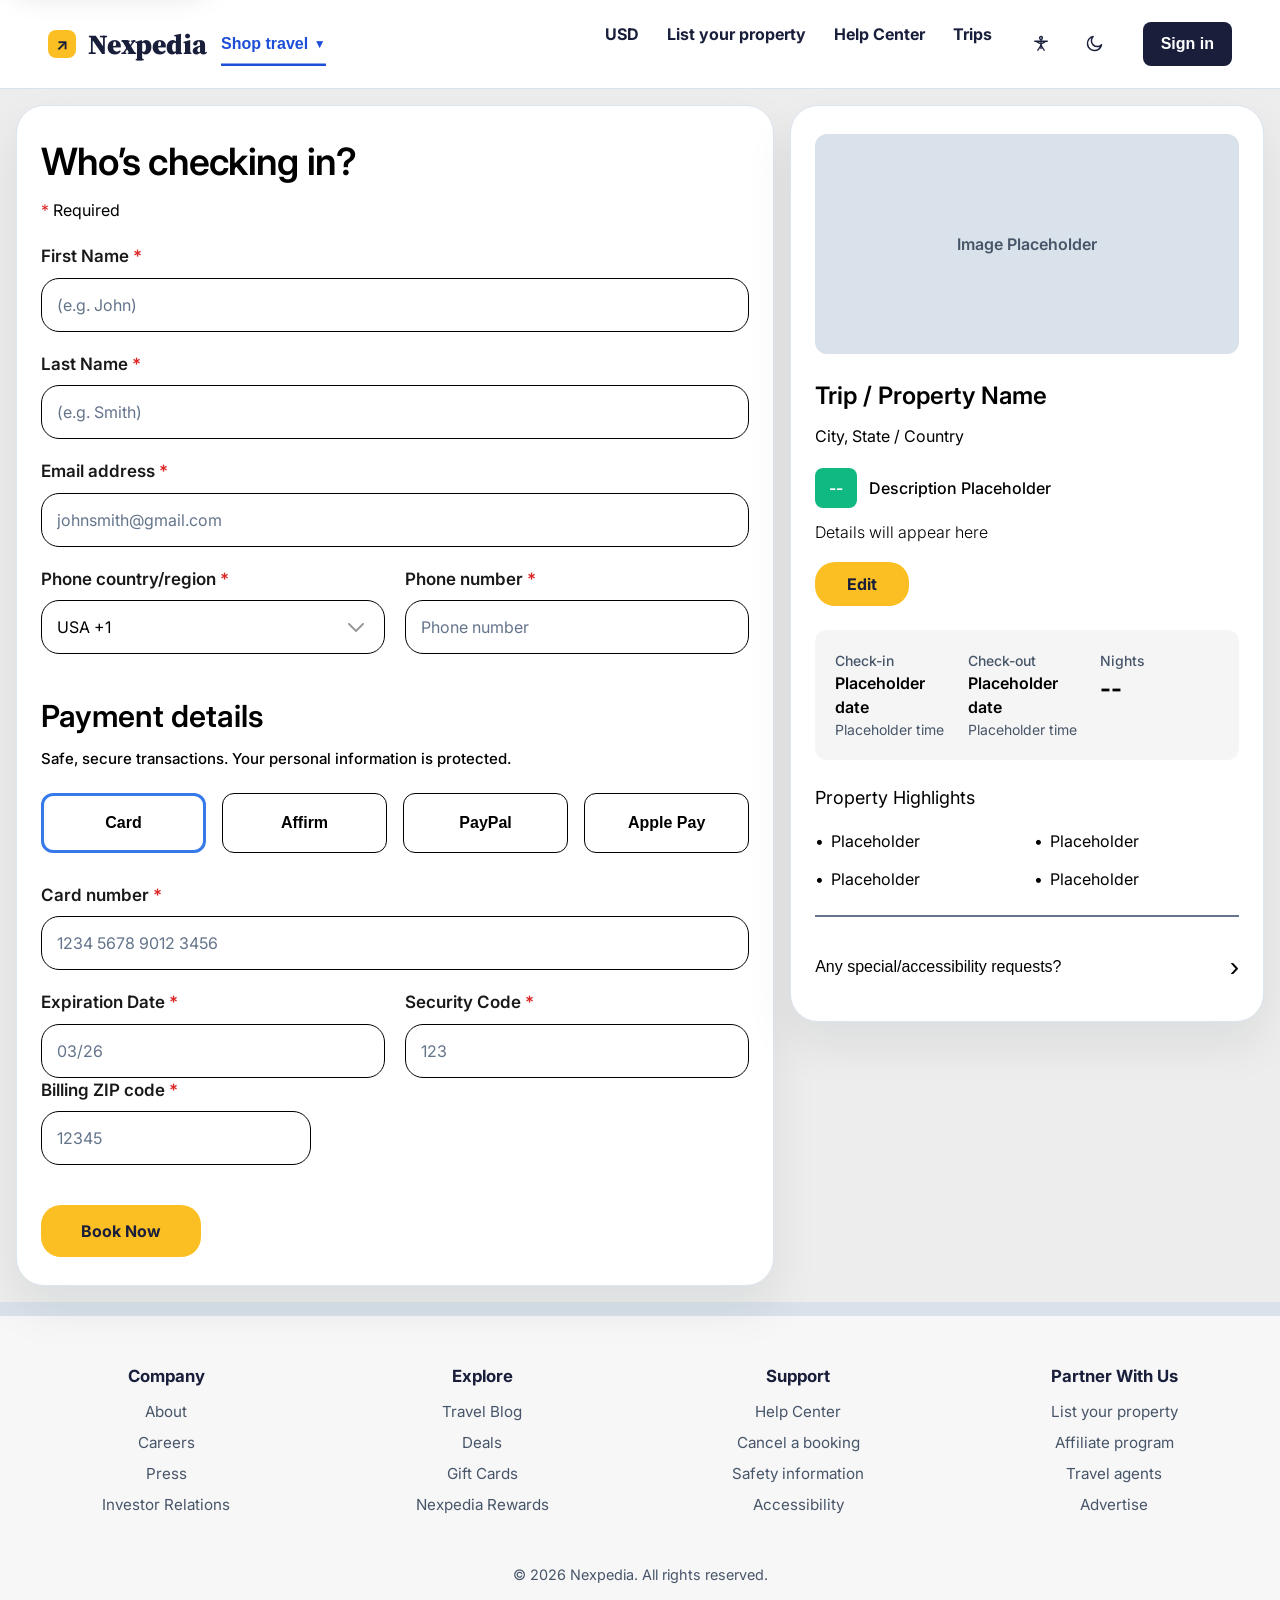
==== commit 67a825d7: "Update formatting and tweak accessibility" ====
--- a/CheckoutPage/index.html
+++ b/CheckoutPage/index.html
@@ -29,7 +29,7 @@
     <div class="mobile-menu-overlay" id="mobileMenuOverlay"></div>
 
     <!-- Error banner shown when form validation fails -->
-    <div id="errorBanner" class="error-banner hidden" aria-live="polite">
+    <div id="errorBanner" class="error-banner hidden" role="alert" aria-live="assertive">
       To continue, please correct the errors below.
     </div>
 
@@ -116,7 +116,7 @@
     </header>
 
     <!-- Main checkout layout -->
-    <main class="checkout-layout">
+    <main class="checkout-layout" id="mainContent">
       <!-- Left side: form -->
       <section class="left-panel">
         <div class="form-container">
@@ -134,6 +134,8 @@
                 name="firstName"
                 placeholder="(e.g. John)"
                 class="form-input"
+                autocomplete="given-name"
+                required
               />
               <span class="error-message" id="firstNameError">Please enter a first name.</span>
             </div>
@@ -147,6 +149,8 @@
                 name="lastName"
                 placeholder="(e.g. Smith)"
                 class="form-input"
+                autocomplete="family-name"
+                required
               />
               <span class="error-message" id="lastNameError">Please enter a last name.</span>
             </div>
@@ -160,6 +164,10 @@
                 name="email"
                 placeholder="johnsmith@gmail.com"
                 class="form-input"
+                autocomplete="email"
+                inputmode="email"
+                spellcheck="false"
+                required
               />
               <span class="error-message" id="emailError">
                 Please enter a valid email address.
@@ -185,6 +193,9 @@
                   name="phoneNumber"
                   placeholder="Phone number"
                   class="form-input"
+                  autocomplete="tel-national"
+                  inputmode="tel"
+                  required
                 />
                 <span class="error-message" id="phoneNumberError">
                   Please enter a phone number.
@@ -200,26 +211,26 @@
               </p>
 
               <!-- Payment method options -->
-              <div class="payment-methods">
-                <button type="button" class="payment-method selected" data-method="card">
+              <div class="payment-methods" role="group" aria-label="Choose a payment method">
+                <button type="button" class="payment-method selected" data-method="card" aria-pressed="true" aria-controls="cardDetailsForm">
                   <span class="payment-method-label">Card</span>
                 </button>
 
-                <button type="button" class="payment-method" data-method="affirm">
+                <button type="button" class="payment-method" data-method="affirm" aria-pressed="false">
                   <span class="payment-method-label">Affirm</span>
                 </button>
 
-                <button type="button" class="payment-method" data-method="paypal">
+                <button type="button" class="payment-method" data-method="paypal" aria-pressed="false">
                   <span class="payment-method-label">PayPal</span>
                 </button>
 
-                <button type="button" class="payment-method" data-method="applepay">
+                <button type="button" class="payment-method" data-method="applepay" aria-pressed="false">
                   <span class="payment-method-label">Apple Pay</span>
                 </button>
               </div>
 
               <!-- Card-only fields -->
-              <div id="cardDetailsForm" class="card-details-form">
+              <div id="cardDetailsForm" class="card-details-form" aria-hidden="false">
                 <div class="form-group">
                   <label for="cardNumber">Card number <span class="required-star">*</span></label>
                   <input
@@ -229,6 +240,8 @@
                     placeholder="1234 5678 9012 3456"
                     maxlength="19"
                     class="form-input"
+                    autocomplete="cc-number"
+                    inputmode="numeric"
                   />
                   <span class="error-message" id="cardNumberError">
                     Please enter a valid card number.
@@ -245,6 +258,8 @@
                       placeholder="03/26"
                       maxlength="5"
                       class="form-input"
+                      autocomplete="cc-exp"
+                      inputmode="numeric"
                     />
                     <span class="error-message" id="expirationDateError">
                       Please enter a valid expiration date.
@@ -260,6 +275,8 @@
                       placeholder="123"
                       maxlength="4"
                       class="form-input"
+                      autocomplete="cc-csc"
+                      inputmode="numeric"
                     />
                     <span class="error-message" id="securityCodeError">
                       Please enter a valid security code.
@@ -275,6 +292,8 @@
                     name="billingZip"
                     placeholder="12345"
                     class="form-input form-input-small"
+                    autocomplete="postal-code"
+                    inputmode="numeric"
                   />
                   <span class="error-message" id="billingZipError">
                     Please enter a valid billing ZIP code.
@@ -351,6 +370,49 @@
         </div>
       </aside>
     </main>
+
+
+    <!-- FOOTER -->
+    <footer class="site-footer">
+      <div class="footer-content">
+        <div class="footer-column">
+          <h4>Company</h4>
+          <a href="#">About</a>
+          <a href="#">Careers</a>
+          <a href="#">Press</a>
+          <a href="#">Investor Relations</a>
+        </div>
+
+        <div class="footer-column">
+          <h4>Explore</h4>
+          <a href="#">Travel Blog</a>
+          <a href="#">Deals</a>
+          <a href="#">Gift Cards</a>
+          <a href="#">Nexpedia Rewards</a>
+        </div>
+
+        <div class="footer-column">
+          <h4>Support</h4>
+          <a href="../HelpCenter/index.html">Help Center</a>
+          <a href="#">Cancel a booking</a>
+          <a href="#">Safety information</a>
+          <a href="#">Accessibility</a>
+        </div>
+
+        <div class="footer-column">
+          <h4>Partner With Us</h4>
+          <a href="#">List your property</a>
+          <a href="#">Affiliate program</a>
+          <a href="#">Travel agents</a>
+          <a href="#">Advertise</a>
+        </div>
+      </div>
+
+      <div class="footer-bottom">
+        <p>© 2026 Nexpedia. All rights reserved.</p>
+      </div>
+    </footer>
+
   </div>
 
   <!-- SIGN IN MODAL -->
--- a/CheckoutPage/style.css
+++ b/CheckoutPage/style.css
@@ -68,7 +68,7 @@
 
 .logo-text {
   font-family: 'Source Serif 4', serif;
-  font-size: 28px;
+  font-size: 1.75rem;
   font-weight: 900;
   color: #191e3b;
 }
@@ -78,14 +78,14 @@
   border: none;
   text-decoration: none;
   color: #191e3b;
-  font-size: 16px;
+  font-size: 1rem;
   font-weight: 700;
   cursor: pointer;
 }
 
 .dropdown-button::after {
   content: " ▼";
-  font-size: 11px;
+  font-size: 0.75rem;
 }
 
 .sign-in-button {
@@ -94,7 +94,7 @@
   border: none;
   border-radius: 8px;
   padding: 12px 18px;
-  font-size: 16px;
+  font-size: 1rem;
   font-weight: 700;
   cursor: pointer;
 }
@@ -116,7 +116,7 @@
   background: none;
   border: none;
   color: #191e3b;
-  font-size: 28px;
+  font-size: 1.75rem;
   cursor: pointer;
 }
 
@@ -180,11 +180,13 @@
    ERROR BANNER
    Top sticky warning shown when validation fails
    ========================================================= */
+/* Added for accessibility review:
+   the banner now uses higher-contrast error colors and remains keyboard focusable. */
 .error-banner {
   background-color: #dc2626;
   color: white;
   padding: 16px;
-  font-size: 16px;
+  font-size: 1rem;
   font-weight: 500;
   position: sticky;
   top: 0;
@@ -221,14 +223,14 @@
   right: 14px;
   background: none;
   border: none;
-  font-size: 24px;
+  font-size: 1.5rem;
   line-height: 1;
   cursor: pointer;
   color: #191e3b;
 }
 
 .success-modal-content h2 {
-  font-size: 32px;
+  font-size: 2rem;
   font-weight: 700;
   margin-bottom: 32px;
 }
@@ -272,20 +274,20 @@
 }
 
 .form-title {
-  font-size: 34px;
+  font-size: 2.125rem;
   font-weight: 600;
   color: #000;
   margin-bottom: 8px;
 }
 
 .required-text {
-  font-size: 20px;
+  font-size: 1.25rem;
   color: #000;
   margin-bottom: 28px;
 }
 
 .required-star {
-  color: #ff0a0a;
+  color: #dc2626;
 }
 
 .payment-section {
@@ -293,14 +295,14 @@
 }
 
 .section-title {
-  font-size: 30px;
+  font-size: 1.875rem;
   font-weight: 600;
   color: #000;
   margin-bottom: 8px;
 }
 
 .section-subtitle {
-  font-size: 16px;
+  font-size: 1rem;
   font-weight: 500;
   color: #000;
   margin-bottom: 24px;
@@ -317,7 +319,7 @@
 
 .form-group label {
   display: block;
-  font-size: 17px;
+  font-size: 1.0625rem;
   font-weight: 600;
   color: rgba(0, 0, 0, 0.9);
   margin-bottom: 8px;
@@ -327,7 +329,7 @@
 .form-select {
   width: 100%;
   padding: 14px 15px;
-  font-size: 16px;
+  font-size: 1rem;
   font-family: 'Inter', sans-serif;
   border: 1.2px solid #000;
   border-radius: 18px;
@@ -343,13 +345,20 @@
 }
 
 .form-input::placeholder {
-  color: #a7a7a7;
+  color: #64748b;
 }
 
 .form-input.error,
 .form-select.error {
-  border-color: #ff0a0a;
+  border-color: #dc2626;
   border-width: 2px;
+}
+
+.form-input.success,
+.form-select.success {
+  border-color: #0f766e;
+  border-width: 2px;
+  box-shadow: 0 0 0 3px rgba(15, 118, 110, 0.1);
 }
 
 .form-input-small {
@@ -377,10 +386,18 @@
 
 .error-message {
   display: none;
-  color: #ff0a0a;
-  font-size: 14px;
+  color: #dc2626;
+  font-size: 0.875rem;
   margin-top: 6px;
   font-weight: 400;
+}
+
+.error-message.is-visible {
+  display: block;
+}
+
+.error-message.success {
+  color: #0f766e;
 }
 
 /* Show error text when field is marked invalid */
@@ -423,7 +440,7 @@
 }
 
 .payment-method-label {
-  font-size: 16px;
+  font-size: 1rem;
   font-weight: 600;
   text-align: center;
 }
@@ -443,7 +460,7 @@
 .btn-book-now {
   background-color: #fbbf23;
   color: #191e3b;
-  font-size: 16px;
+  font-size: 1rem;
   font-weight: 700;
   padding: 16px 40px;
   border: none;
@@ -487,8 +504,8 @@
 }
 
 .placeholder-text {
-  color: #5b6470;
-  font-size: 16px;
+  color: #475569;
+  font-size: 1rem;
   font-weight: 600;
 }
 
@@ -497,14 +514,14 @@
 }
 
 .hotel-name {
-  font-size: 24px;
+  font-size: 1.5rem;
   font-weight: 600;
   color: #000;
   margin-bottom: 10px;
 }
 
 .hotel-address {
-  font-size: 16px;
+  font-size: 1rem;
   color: #000;
 }
 
@@ -518,19 +535,19 @@
 .rating-badge {
   background-color: #10b981;
   color: white;
-  font-size: 16px;
+  font-size: 1rem;
   font-weight: 600;
   padding: 8px 14px;
   border-radius: 8px;
 }
 
 .rating-text {
-  font-size: 16px;
+  font-size: 1rem;
   font-weight: 500;
 }
 
 .review-count {
-  font-size: 16px;
+  font-size: 1rem;
   font-weight: 300;
   color: #000;
   margin-bottom: 18px;
@@ -539,7 +556,7 @@
 .btn-edit {
   background-color: #fbbf23;
   color: #191e3b;
-  font-size: 16px;
+  font-size: 1rem;
   font-weight: 700;
   padding: 12px 32px;
   border: none;
@@ -564,24 +581,24 @@
 }
 
 .check-label {
-  font-size: 14px;
-  color: #666;
+  font-size: 0.875rem;
+  color: #475569;
   font-weight: 500;
 }
 
 .check-date {
-  font-size: 16px;
+  font-size: 1rem;
   font-weight: 600;
   color: #000;
 }
 
 .check-time {
-  font-size: 14px;
-  color: #666;
+  font-size: 0.875rem;
+  color: #475569;
 }
 
 .nights-count {
-  font-size: 24px;
+  font-size: 1.5rem;
   font-weight: 700;
   color: #000;
 }
@@ -591,7 +608,7 @@
 }
 
 .property-highlights h3 {
-  font-size: 18px;
+  font-size: 1.125rem;
   font-weight: 400;
   color: #000;
   margin-bottom: 18px;
@@ -604,7 +621,7 @@
 }
 
 .highlight-item {
-  font-size: 16px;
+  font-size: 1rem;
   color: #000;
   padding-left: 16px;
   position: relative;
@@ -619,7 +636,7 @@
 
 .divider {
   height: 2px;
-  background-color: #a7a7a7;
+  background-color: #64748b;
   margin: 24px 0;
 }
 
@@ -631,16 +648,69 @@
   align-items: center;
   justify-content: space-between;
   text-align: left;
-  font-size: 16px;
+  font-size: 1rem;
   color: #000;
   cursor: pointer;
   padding: 12px 0;
 }
 
 .arrow-icon {
-  font-size: 28px;
+  font-size: 1.75rem;
   line-height: 1;
 }
+
+
+
+/* =========================================================
+   FOOTER
+   Matches the footer pattern already used on the other pages so
+   checkout stays consistent with your teammate's implementation.
+   ========================================================= */
+.site-footer {
+  background: #f7f7f7;
+  padding: 36px 16px 48px;
+  border-top: 10px solid #d9e2ea;
+  font-family: 'Inter', sans-serif;
+  color: #191e3b;
+}
+
+.footer-content {
+  max-width: 1320px;
+  margin: 0 auto;
+  display: grid;
+  grid-template-columns: 1fr;
+  gap: 32px;
+  justify-items: center;
+  text-align: center;
+}
+
+.footer-column h4 {
+  font-size: 1rem;
+  font-weight: 700;
+  margin-bottom: 12px;
+  color: #191e3b;
+}
+
+.footer-column a {
+  display: block;
+  text-decoration: none;
+  color: #475569;
+  font-size: 0.95rem;
+  margin-bottom: 8px;
+  transition: color 0.2s ease;
+}
+
+.footer-column a:hover {
+  color: #191e3b;
+}
+
+.footer-bottom {
+  text-align: center;
+  margin-top: 40px;
+  font-size: 0.9rem;
+  color: #475569;
+}
+
 
 /* =========================================================
    SIGN IN MODAL
@@ -667,7 +737,7 @@
 }
 
 .modal-content h2 {
-  font-size: 24px;
+  font-size: 1.5rem;
   margin-bottom: 10px;
 }
 
@@ -700,7 +770,7 @@
   position: absolute;
   top: 10px;
   right: 14px;
-  font-size: 20px;
+  font-size: 1.25rem;
   border: none;
   background: none;
   cursor: pointer;
@@ -711,6 +781,11 @@
    Small layout improvements for medium screens
    ========================================================= */
 @media (min-width: 700px) {
+  .footer-content {
+    grid-template-columns: repeat(2, 1fr);
+    gap: 40px;
+  }
+
   .form-row {
     grid-template-columns: 1fr 1fr;
   }
@@ -729,6 +804,24 @@
    Desktop navigation and two-column layout
    ========================================================= */
 @media (min-width: 1100px) {
+  .site-footer {
+    padding: 48px 32px 64px;
+    border-top: 14px solid #d9e2ea;
+  }
+
+  .footer-content {
+    grid-template-columns: repeat(4, 1fr);
+    gap: 48px;
+  }
+
+  .footer-column h4 {
+    font-size: 1.05rem;
+  }
+
+  .footer-column a {
+    font-size: 0.95rem;
+  }
+
   .mobile-only,
   .mobile-nav,
   .mobile-menu-overlay {
@@ -762,11 +855,11 @@
   }
 
   .form-title {
-    font-size: 32px;
+    font-size: 2rem;
   }
 
   .required-text {
-    font-size: 18px;
+    font-size: 1.125rem;
     margin-bottom: 28px;
   }
 
@@ -775,11 +868,11 @@
   }
 
   .section-title {
-    font-size: 28px;
+    font-size: 1.75rem;
   }
 
   .section-subtitle {
-    font-size: 15px;
+    font-size: 0.9375rem;
     margin-bottom: 22px;
   }
 
@@ -855,4 +948,81 @@
     opacity: 1;
     transform: translateY(0);
   }
+}
+
+/* =========================================================
+   CHECKOUT RESPONSIVE POLISH OVERRIDES
+   ========================================================= */
+.checkout-layout {
+  padding: 16px;
+  gap: 16px;
+}
+
+.left-panel,
+.right-panel {
+  border: 1px solid #dbe4f0;
+  box-shadow: 0 18px 34px rgba(15, 23, 42, 0.08);
+}
+
+.form-container,
+.booking-summary {
+  padding: 24px 18px;
+}
+
+.form-title {
+  font-size: clamp(1.8rem, 7vw, 2.35rem);
+  letter-spacing: -0.02em;
+}
+
+.required-text {
+  font-size: 1rem;
+  margin-bottom: 22px;
+}
+
+.section-title {
+  font-size: clamp(1.55rem, 5vw, 1.9rem);
+}
+
+.form-input,
+.form-select {
+  min-height: 54px;
+}
+
+.payment-method {
+  min-height: 72px;
+}
+
+.btn-book-now,
+.btn-edit {
+  width: 100%;
+  justify-content: center;
+}
+
+.hotel-image {
+  height: 220px;
+}
+
+.check-details {
+  gap: 14px;
+}
+
+.highlights-grid {
+  grid-template-columns: 1fr;
+  gap: 14px;
+}
+
+@media (min-width: 700px) {
+  .form-container,
+  .booking-summary {
+    padding: 28px 24px;
+  }
+
+  .btn-book-now,
+  .btn-edit {
+    width: auto;
+  }
+
+  .highlights-grid {
+    grid-template-columns: 1fr 1fr;
+  }
 }
--- a/shared/common.css
+++ b/shared/common.css
@@ -110,4 +110,963 @@
 .app-toast.show {
   opacity: 1;
   transform: translate(-50%, 0);
+}
+
+.search-loading {
+  display: flex;
+  align-items: center;
+  gap: 0.65rem;
+  width: 100%;
+  margin-top: 0.75rem;
+  padding: 0.95rem 1rem;
+  color: #334155;
+  font-size: 0.95rem;
+  font-weight: 600;
+  background: #ffffff;
+  border: 1px solid #d7deeb;
+  border-radius: 18px;
+  box-shadow: 0 12px 28px rgba(15, 23, 42, 0.08);
+}
+
+.search-loading-spinner {
+  width: 1rem;
+  height: 1rem;
+  border: 2px solid rgba(51, 65, 85, 0.2);
+  border-top-color: #334155;
+  border-radius: 999px;
+  animation: searchSpinner 0.8s linear infinite;
+}
+
+@keyframes searchSpinner {
+  to {
+    transform: rotate(360deg);
+  }
+}
+
+.nav-utility-link {
+  display: inline-flex;
+  align-items: center;
+  justify-content: center;
+  min-width: 42px;
+  min-height: 42px;
+  border-radius: 999px;
+  transition: background-color 0.2s ease, transform 0.2s ease;
+}
+
+.nav-utility-link:hover,
+.nav-utility-link:focus-visible {
+  background: rgba(25, 30, 59, 0.08);
+  transform: translateY(-1px);
+  outline: none;
+}
+
+.home-icon-link {
+  margin-left: 12px;
+  font-size: 1.375rem;
+  line-height: 1;
+}
+
+.theme-toggle {
+  padding: 0;
+}
+
+.theme-toggle-icon {
+  width: 20px;
+  height: 20px;
+  display: block;
+  stroke: currentColor;
+  fill: none;
+  stroke-width: 1.8;
+  stroke-linecap: round;
+  stroke-linejoin: round;
+}
+
+.search-button:disabled {
+  opacity: 0.72;
+  cursor: wait;
+}
+
+
+body.theme-dark {
+  background: #0f172a;
+  color: #e2e8f0;
+}
+
+body.theme-dark .navbar,
+body.theme-dark .search-card,
+body.theme-dark .trip-section,
+body.theme-dark .filters-panel,
+body.theme-dark .listings-panel,
+body.theme-dark .ads-panel,
+body.theme-dark .faq-section,
+body.theme-dark .faq-item,
+body.theme-dark .trip-card,
+body.theme-dark .listing-card,
+body.theme-dark .ad-card,
+body.theme-dark .booking-summary,
+body.theme-dark .left-panel,
+body.theme-dark .right-panel,
+body.theme-dark .form-container,
+body.theme-dark .payment-section,
+body.theme-dark .modal-content,
+body.theme-dark .success-modal-content,
+body.theme-dark .help-search-form,
+body.theme-dark .search-no-results,
+body.theme-dark .search-suggestions,
+body.theme-dark .search-loading,
+body.theme-dark .empty-state {
+  background-color: #111827 !important;
+  color: #e2e8f0 !important;
+  border-color: #334155 !important;
+}
+
+body.theme-dark .hero,
+body.theme-dark .search-hero,
+body.theme-dark .help-hero {
+  background-color: #10253f !important;
+  border-color: #334155 !important;
+}
+
+body.theme-dark .logo-text,
+body.theme-dark .nav-link,
+body.theme-dark .dropdown-button,
+body.theme-dark .hero-title,
+body.theme-dark .help-title,
+body.theme-dark .section-title,
+body.theme-dark .filters-title,
+body.theme-dark .category-item p,
+body.theme-dark .trip-info h3,
+body.theme-dark .trip-info .location,
+body.theme-dark .trip-info .stay,
+body.theme-dark .trip-info .travel,
+body.theme-dark .trip-info .price,
+body.theme-dark .trip-info .time,
+body.theme-dark .modal-title,
+body.theme-dark .sign-in-link-text,
+body.theme-dark .faq-question,
+body.theme-dark .faq-answer,
+body.theme-dark .category-title,
+body.theme-dark .listing-info h3,
+body.theme-dark .listing-info p,
+body.theme-dark .hotel-name,
+body.theme-dark .hotel-address,
+body.theme-dark .rating-text,
+body.theme-dark .review-count,
+body.theme-dark .check-label,
+body.theme-dark .check-date,
+body.theme-dark .check-time,
+body.theme-dark .nights-count,
+body.theme-dark .required-text,
+body.theme-dark .section-subtitle,
+body.theme-dark .search-suggestion-title,
+body.theme-dark .search-results-status,
+body.theme-dark .search-no-results h3,
+body.theme-dark .search-loading,
+body.theme-dark .field-label,
+body.theme-dark .form-group label,
+body.theme-dark .property-highlights h3,
+body.theme-dark .highlight-item,
+body.theme-dark .filter-option,
+body.theme-dark .placeholder-text {
+  color: #e2e8f0 !important;
+}
+
+body.theme-dark .search-suggestion-meta,
+body.theme-dark .search-no-results p,
+body.theme-dark .search-loading-text,
+body.theme-dark .trip-info .location,
+body.theme-dark .hotel-address,
+body.theme-dark .review-count,
+body.theme-dark .section-subtitle,
+body.theme-dark .search-no-results p,
+body.theme-dark .filter-description {
+  color: #cbd5e1 !important;
+}
+
+body.theme-dark .logo-box {
+  background-color: #2563eb !important;
+  color: #ffffff !important;
+}
+
+body.theme-dark .mobile-nav {
+  background: #111827 !important;
+}
+
+body.theme-dark .search-suggestion-button:hover,
+body.theme-dark .search-suggestion-button:focus-visible,
+body.theme-dark .trip-card:hover,
+body.theme-dark .listing-card:hover,
+body.theme-dark .faq-category:hover,
+body.theme-dark .payment-method:hover {
+  background: #1e293b !important;
+}
+
+body.theme-dark .nav-utility-link:hover,
+body.theme-dark .nav-utility-link:focus-visible {
+  background: rgba(226, 232, 240, 0.08);
+}
+
+body.theme-dark input,
+body.theme-dark select,
+body.theme-dark textarea,
+body.theme-dark .form-input,
+body.theme-dark .form-select,
+body.theme-dark .sign-up-form input,
+body.theme-dark .help-search-form input,
+body.theme-dark .search-form input {
+  background: #0f172a !important;
+  color: #e2e8f0 !important;
+  border-color: #475569 !important;
+}
+
+body.theme-dark input::placeholder,
+body.theme-dark select::placeholder,
+body.theme-dark textarea::placeholder,
+body.theme-dark .sign-up-form input::placeholder,
+body.theme-dark .help-search-form input::placeholder,
+body.theme-dark .search-form input::placeholder {
+  color: #94a3b8 !important;
+}
+
+body.theme-dark .search-form input[type='date'] {
+  color-scheme: dark;
+}
+
+body.theme-dark .search-button,
+body.theme-dark .sign-up-button,
+body.theme-dark .btn-book-now,
+body.theme-dark .create-link-button,
+body.theme-dark .sign-in-button,
+body.theme-dark .filter-pill,
+body.theme-dark .trip-tab.active,
+body.theme-dark .payment-method.selected,
+body.theme-dark .btn-edit {
+  box-shadow: none;
+}
+
+body.theme-dark .dropdown-button::after {
+  color: #e2e8f0;
+}
+
+body.theme-dark .payment-method,
+body.theme-dark .trip-tab,
+body.theme-dark .filter-option,
+body.theme-dark .highlight-item,
+body.theme-dark .btn-edit {
+  background: #0f172a !important;
+  color: #e2e8f0 !important;
+  border-color: #334155 !important;
+}
+
+body.theme-dark .success-close-button,
+body.theme-dark .modal-close,
+body.theme-dark .modal-close-button {
+  color: #e2e8f0 !important;
+}
+
+body.theme-dark .search-loading-spinner {
+  border-color: rgba(226, 232, 240, 0.2);
+  border-top-color: #e2e8f0;
+}
+
+/* =========================================================
+   GLOBAL RESPONSIVE POLISH OVERRIDES
+   ========================================================= */
+:root {
+  --app-bg: #e9f0f5;
+  --card-bg: #ffffff;
+  --card-border: #d7deeb;
+  --card-shadow: 0 22px 48px rgba(15, 23, 42, 0.08);
+  --soft-shadow: 0 12px 28px rgba(15, 23, 42, 0.08);
+  --surface-muted: #f8fafc;
+  --brand-navy: #191e3b;
+  --brand-yellow: #fbbf23;
+  --radius-xl: 28px;
+  --radius-lg: 22px;
+}
+
+img {
+  max-width: 100%;
+  display: block;
+}
+
+.search-results-status {
+  margin: 0.9rem 0 0;
+  color: #334155;
+  font-size: 0.98rem;
+  font-weight: 600;
+}
+
+.search-results-status:empty {
+  display: none;
+}
+
+.mobile-menu-overlay {
+  position: fixed !important;
+  inset: 0 !important;
+}
+
+.mobile-nav {
+  position: fixed !important;
+  top: 76px !important;
+  right: 16px !important;
+  max-height: calc(100vh - 96px);
+  overflow-y: auto;
+  overscroll-behavior: contain;
+}
+
+.navbar {
+  gap: 12px;
+}
+
+.navbar-left,
+.navbar-right {
+  min-width: 0;
+}
+
+.logo-link {
+  min-width: 0;
+}
+
+.logo-text {
+  white-space: nowrap;
+}
+
+.filters-panel,
+.listings-panel,
+.ads-panel,
+.left-panel,
+.right-panel,
+.help-search-form,
+.search-card,
+.search-no-results,
+.empty-state {
+  box-shadow: var(--card-shadow);
+}
+
+.search-card,
+.filters-panel,
+.listings-panel,
+.ads-panel,
+.help-search-form,
+.left-panel,
+.right-panel,
+.empty-state,
+.search-no-results {
+  border-radius: var(--radius-xl);
+}
+
+.trip-card,
+.listing-card,
+.ad-card,
+.faq-category,
+.booking-summary,
+.form-container {
+  border-radius: var(--radius-lg);
+}
+
+@media (max-width: 699px) {
+  .navbar {
+    padding: 14px 16px;
+  }
+
+  .logo-box {
+    width: 26px;
+    height: 26px;
+    border-radius: 7px;
+  }
+
+  .logo-text {
+    font-size: clamp(1.2rem, 5vw, 1.6rem);
+  }
+
+  .mobile-nav {
+    width: min(300px, calc(100vw - 32px)) !important;
+    top: 72px !important;
+  }
+
+  .nav-link,
+  .sign-in-button {
+    font-size: 0.9375rem;
+  }
+}
+
+@media (prefers-reduced-motion: reduce) {
+  .search-loading-spinner,
+  .spinner {
+    animation-duration: 1.4s !important;
+  }
+
+  .navbar *,
+  .trip-card,
+  .listing-card,
+  .faq-category,
+  .search-button,
+  .sign-in-button,
+  .modal-button {
+    animation: none !important;
+    transition: none !important;
+    transform: none !important;
+  }
+}
+/* =========================================================
+   ACCESSIBILITY + DARK MODE REINFORCEMENTS
+   ========================================================= */
+html {
+  font-size: 100%;
+}
+
+body {
+  line-height: 1.5;
+}
+
+:where(a, button, input, select, textarea, summary, [tabindex]):focus-visible {
+  outline: 0.1875rem solid #2563eb;
+  outline-offset: 0.1875rem;
+}
+
+body.theme-dark :where(a, button, input, select, textarea, summary, [tabindex]):focus-visible {
+  outline-color: #fbbf23;
+}
+
+input::placeholder,
+select::placeholder,
+textarea::placeholder {
+  color: #64748b !important;
+  opacity: 1;
+}
+
+.nav-accessibility-group {
+  display: inline-flex;
+  align-items: center;
+  gap: 0.65rem;
+}
+
+.accessibility-menu {
+  position: relative;
+}
+
+.accessibility-toggle,
+.theme-toggle {
+  padding: 0;
+}
+
+.theme-toggle[aria-pressed='true'],
+.accessibility-toggle[aria-expanded='true'] {
+  background: rgba(37, 99, 235, 0.12);
+}
+
+.accessibility-toggle-icon {
+  width: 1.25rem;
+  height: 1.25rem;
+  display: block;
+  stroke: currentColor;
+  fill: none;
+  stroke-width: 1.65;
+  stroke-linecap: round;
+  stroke-linejoin: round;
+}
+
+.accessibility-panel {
+  position: absolute;
+  top: calc(100% + 0.75rem);
+  right: 0;
+  width: min(20rem, calc(100vw - 2rem));
+  padding: 1rem;
+  border: 1px solid #d7deeb;
+  border-radius: 1rem;
+  background: #ffffff;
+  color: #0f172a;
+  box-shadow: 0 18px 36px rgba(15, 23, 42, 0.14);
+  z-index: 1200;
+}
+
+.accessibility-panel[hidden] {
+  display: none !important;
+}
+
+.accessibility-panel-title {
+  margin: 0;
+  font-size: 1rem;
+  font-weight: 800;
+  color: #0f172a;
+}
+
+.accessibility-panel-text {
+  margin: 0.35rem 0 0.95rem;
+  font-size: 0.92rem;
+  color: #475569;
+}
+
+.accessibility-group {
+  display: flex;
+  flex-direction: column;
+  gap: 0.6rem;
+}
+
+.accessibility-group + .accessibility-group {
+  margin-top: 0.95rem;
+}
+
+.accessibility-group-header {
+  display: flex;
+  align-items: center;
+  justify-content: space-between;
+  gap: 0.75rem;
+}
+
+.accessibility-group-label,
+.accessibility-text-size-value {
+  font-size: 0.88rem;
+  font-weight: 700;
+  color: #334155;
+}
+
+.accessibility-segmented {
+  display: grid;
+  grid-template-columns: repeat(3, minmax(0, 1fr));
+  gap: 0.5rem;
+}
+
+.accessibility-option,
+.accessibility-reset {
+  width: 100%;
+  min-height: 2.65rem;
+  padding: 0.75rem 0.9rem;
+  border: 1px solid #cbd5e1;
+  border-radius: 0.9rem;
+  background: #ffffff;
+  color: #0f172a;
+  font-size: 0.95rem;
+  font-weight: 700;
+  text-align: center;
+  cursor: pointer;
+  transition: background-color 0.2s ease, border-color 0.2s ease, transform 0.2s ease;
+}
+
+.accessibility-option:hover,
+.accessibility-option:focus-visible,
+.accessibility-reset:hover,
+.accessibility-reset:focus-visible {
+  border-color: #2563eb;
+  transform: translateY(-1px);
+}
+
+.accessibility-option[aria-pressed='true'] {
+  border-color: #2563eb;
+  background: #eff6ff;
+  color: #1d4ed8;
+}
+
+.accessibility-reset {
+  margin-top: 1rem;
+  background: #f8fafc;
+}
+
+.mobile-nav .nav-accessibility-group {
+  width: 100%;
+  justify-content: flex-start;
+}
+
+.mobile-nav .accessibility-menu {
+  width: 100%;
+}
+
+.mobile-nav .accessibility-panel {
+  position: static;
+  width: 100%;
+  margin-top: 0.75rem;
+}
+
+body.accessibility-readable-spacing p,
+body.accessibility-readable-spacing li,
+body.accessibility-readable-spacing label,
+body.accessibility-readable-spacing input,
+body.accessibility-readable-spacing textarea,
+body.accessibility-readable-spacing select,
+body.accessibility-readable-spacing .faq-answer,
+body.accessibility-readable-spacing .section-subtitle,
+body.accessibility-readable-spacing .search-no-results p,
+body.accessibility-readable-spacing .search-suggestion-meta,
+body.accessibility-readable-spacing .listing-meta,
+body.accessibility-readable-spacing .note,
+body.accessibility-readable-spacing .field-feedback,
+body.accessibility-readable-spacing .form-status {
+  line-height: 1.7;
+}
+
+body.accessibility-readable-spacing h1,
+body.accessibility-readable-spacing h2,
+body.accessibility-readable-spacing h3,
+body.accessibility-readable-spacing h4,
+body.accessibility-readable-spacing .hero-title,
+body.accessibility-readable-spacing .section-title,
+body.accessibility-readable-spacing .modal-title {
+  line-height: 1.25;
+}
+
+body.accessibility-reduce-motion *,
+body.accessibility-reduce-motion *::before,
+body.accessibility-reduce-motion *::after {
+  animation-duration: 0.01ms !important;
+  animation-iteration-count: 1 !important;
+  transition-duration: 0.01ms !important;
+  scroll-behavior: auto !important;
+}
+
+body.theme-dark {
+  color-scheme: dark;
+}
+
+body.theme-dark .theme-toggle[aria-pressed='true'],
+body.theme-dark .accessibility-toggle[aria-expanded='true'] {
+  background: rgba(251, 191, 35, 0.14);
+}
+
+body.theme-dark .accessibility-panel {
+  background: #111827;
+  color: #e2e8f0;
+  border-color: #334155;
+  box-shadow: 0 20px 40px rgba(2, 6, 23, 0.45);
+}
+
+body.theme-dark .accessibility-panel-title {
+  color: #e2e8f0;
+}
+
+body.theme-dark .accessibility-panel-text,
+body.theme-dark .accessibility-group-label,
+body.theme-dark .accessibility-text-size-value {
+  color: #cbd5e1;
+}
+
+body.theme-dark .accessibility-option,
+body.theme-dark .accessibility-reset {
+  background: #0f172a;
+  color: #e2e8f0;
+  border-color: #475569;
+}
+
+body.theme-dark .accessibility-option:hover,
+body.theme-dark .accessibility-option:focus-visible,
+body.theme-dark .accessibility-reset:hover,
+body.theme-dark .accessibility-reset:focus-visible {
+  border-color: #fbbf23;
+}
+
+body.theme-dark .accessibility-option[aria-pressed='true'] {
+  border-color: #fbbf23;
+  background: rgba(251, 191, 35, 0.12);
+  color: #fde68a;
+}
+
+body.theme-dark .active-link {
+  color: #93c5fd !important;
+}
+
+body.theme-dark .hamburger-button,
+body.theme-dark .carousel-arrow,
+body.theme-dark .ads-arrow,
+body.theme-dark .special-requests,
+body.theme-dark .inline-link,
+body.theme-dark .arrow-icon,
+body.theme-dark .modal-content h2,
+body.theme-dark .form-title,
+body.theme-dark .payment-method-label {
+  color: #e2e8f0 !important;
+}
+
+body.theme-dark .search-field-label,
+body.theme-dark .trip-info .note,
+body.theme-dark .location,
+body.theme-dark .listing-meta,
+body.theme-dark .ad-card p,
+body.theme-dark .ad-item p,
+body.theme-dark .modal-content p,
+body.theme-dark .check-time,
+body.theme-dark .field-feedback.success,
+body.theme-dark .form-status.success {
+  color: #cbd5e1 !important;
+}
+
+body.theme-dark .error-message,
+body.theme-dark .field-feedback.error,
+body.theme-dark .form-status.error,
+body.theme-dark .required-star {
+  color: #fca5a5 !important;
+}
+
+body.theme-dark .sign-in-button,
+body.theme-dark .modal-button.primary,
+body.theme-dark .trip-tab.active,
+body.theme-dark .filter-pill {
+  background: #2563eb !important;
+  color: #eff6ff !important;
+}
+
+body.theme-dark .sign-in-button:hover,
+body.theme-dark .modal-button.primary:hover,
+body.theme-dark .trip-tab.active:hover,
+body.theme-dark .filter-pill:hover {
+  background: #1d4ed8 !important;
+}
+
+body.theme-dark .filter-option.selected,
+body.theme-dark .payment-method.selected {
+  border-color: #60a5fa !important;
+}
+
+body.theme-dark .payment-method.selected {
+  background: rgba(37, 99, 235, 0.12) !important;
+}
+
+body.theme-dark .category-item,
+body.theme-dark .faq-category,
+body.theme-dark .check-details {
+  background: linear-gradient(180deg, #0f172a 0%, #111827 100%) !important;
+  border-color: #334155 !important;
+}
+
+body.theme-dark .category-feature-button.is-active {
+  background: linear-gradient(180deg, rgba(251, 191, 35, 0.16) 0%, rgba(251, 191, 35, 0.09) 100%) !important;
+  border-color: rgba(251, 191, 35, 0.6) !important;
+  box-shadow: none !important;
+}
+
+body.theme-dark .category-icon,
+body.theme-dark .placeholder-image {
+  background: #1e293b !important;
+  border-color: #334155 !important;
+  box-shadow: none !important;
+}
+
+body.theme-dark .category-item p,
+body.theme-dark .category-title,
+body.theme-dark .faq-question,
+body.theme-dark .faq-answer,
+body.theme-dark .placeholder-text {
+  color: #e2e8f0 !important;
+}
+
+body.theme-dark .faq-question:hover {
+  color: #93c5fd !important;
+}
+
+body.theme-dark .divider,
+body.theme-dark .divider-line {
+  background-color: #334155 !important;
+}
+
+body.theme-dark .highlight-item::before {
+  color: #cbd5e1 !important;
+}
+
+body.theme-dark .form-select {
+  background-image: url("data:image/svg+xml,%3Csvg width='16' height='9' viewBox='0 0 16 9' fill='none' xmlns='http://www.w3.org/2000/svg'%3E%3Cpath d='M1 1l7 7 7-7' stroke='%23cbd5e1' stroke-opacity='0.9' stroke-width='2' stroke-linecap='round'/%3E%3C/svg%3E") !important;
+}
+
+body.theme-dark .filter-group-header h3,
+body.theme-dark .price {
+  color: #e2e8f0 !important;
+}
+
+body.theme-dark .note {
+  color: #cbd5e1 !important;
+}
+
+body.theme-dark .site-footer {
+  background: #10253f !important;
+  border-color: #334155 !important;
+  color: #e2e8f0 !important;
+}
+
+body.theme-dark .footer-column h4 {
+  color: #e2e8f0 !important;
+}
+
+body.theme-dark .footer-column a {
+  color: #cbd5e1 !important;
+}
+
+body.theme-dark .footer-column a:hover {
+  color: #fbbf23 !important;
+}
+
+body.theme-dark .footer-bottom p {
+  color: #94a3b8 !important;
+}
+
+/* =========================================================
+   NAVIGATION POLISH
+   These shared states improve wayfinding on mobile and desktop
+   without changing the footer structure authored in each page.
+   ========================================================= */
+.desktop-nav .nav-link.active-link,
+.mobile-nav .nav-link.active-link,
+.home-icon-link.active-link {
+  color: #1d4ed8;
+}
+
+.desktop-nav .nav-link.active-link {
+  position: relative;
+}
+
+.desktop-nav .nav-link.active-link::after {
+  content: '';
+  position: absolute;
+  left: 0;
+  right: 0;
+  bottom: -0.45rem;
+  height: 0.16rem;
+  border-radius: 999px;
+  background: currentColor;
+}
+
+.mobile-nav .nav-link.active-link {
+  background: #eff6ff;
+  border-radius: 0.85rem;
+  padding: 0.55rem 0.8rem;
+}
+
+.home-icon-link.active-link {
+  background: rgba(37, 99, 235, 0.12);
+}
+
+/* Keep navigation readable immediately instead of fading in slowly. */
+.navbar *,
+.navbar-left,
+.navbar-right > * {
+  opacity: 1 !important;
+  transform: none !important;
+  animation: none !important;
+}
+
+.dropdown-button {
+  opacity: 1 !important;
+  white-space: nowrap;
+  align-items: center;
+  justify-content: center;
+  gap: 0.35rem;
+}
+
+body.theme-dark .desktop-nav .nav-link.active-link,
+body.theme-dark .mobile-nav .nav-link.active-link,
+body.theme-dark .home-icon-link.active-link {
+  color: #93c5fd !important;
+}
+
+body.theme-dark .mobile-nav .nav-link.active-link {
+  background: rgba(37, 99, 235, 0.18) !important;
+}
+
+body.theme-dark .home-icon-link.active-link {
+  background: rgba(147, 197, 253, 0.12) !important;
+}
+
+/* =========================================================
+   ACCESSIBILITY + TYPOGRAPHY FINAL POLISH
+   These shared overrides strengthen zoom behavior, focus visibility,
+   and desktop wayfinding without changing the footer markup.
+   ========================================================= */
+.skip-link {
+  position: fixed;
+  top: 0.85rem;
+  left: 0.85rem;
+  z-index: 3000;
+  padding: 0.8rem 1rem;
+  border-radius: 0.85rem;
+  background: #0f172a;
+  color: #ffffff;
+  font-weight: 700;
+  text-decoration: none;
+  box-shadow: 0 16px 32px rgba(15, 23, 42, 0.18);
+  transform: translateY(-180%);
+  transition: transform 0.2s ease;
+}
+
+.skip-link:focus {
+  transform: translateY(0);
+}
+
+body.theme-dark .skip-link {
+  background: #f8fafc;
+  color: #0f172a;
+}
+
+:where(body, input, button, select, textarea) {
+  -webkit-text-size-adjust: 100%;
+}
+
+img,
+svg {
+  max-width: 100%;
+}
+
+.section-title,
+.hero-title,
+.help-title,
+.form-title,
+.hotel-name,
+.category-title,
+.logo-text,
+.modal-title {
+  overflow-wrap: anywhere;
+}
+
+.nav-link,
+.search-button,
+.sign-in-button,
+.filter-option,
+.trip-tab,
+.btn-book-now,
+.btn-edit,
+.payment-method {
+  min-height: 2.75rem;
+}
+
+.footer-column a {
+  text-underline-offset: 0.18em;
+}
+
+.footer-column a:focus-visible {
+  color: #1d4ed8;
+}
+
+body.theme-dark .footer-column a:focus-visible {
+  color: #fbbf23;
+}
+
+.logo-link.active-home {
+  position: relative;
+  border-radius: 0.85rem;
+}
+
+.logo-link.active-home .logo-text {
+  color: #1d4ed8;
+}
+
+.logo-link.active-home::after {
+  content: '';
+  position: absolute;
+  left: 0;
+  right: 0;
+  bottom: -0.45rem;
+  height: 0.16rem;
+  border-radius: 999px;
+  background: currentColor;
+}
+
+.dropdown-button.active-link {
+  position: relative;
+  color: #1d4ed8;
+  box-shadow: inset 0 -0.16rem 0 currentColor;
+}
+
+body.theme-dark .logo-link.active-home .logo-text,
+body.theme-dark .dropdown-button.active-link {
+  color: #93c5fd !important;
+}
+
+body.theme-dark .logo-link.active-home::after {
+  background: currentColor;
 }
